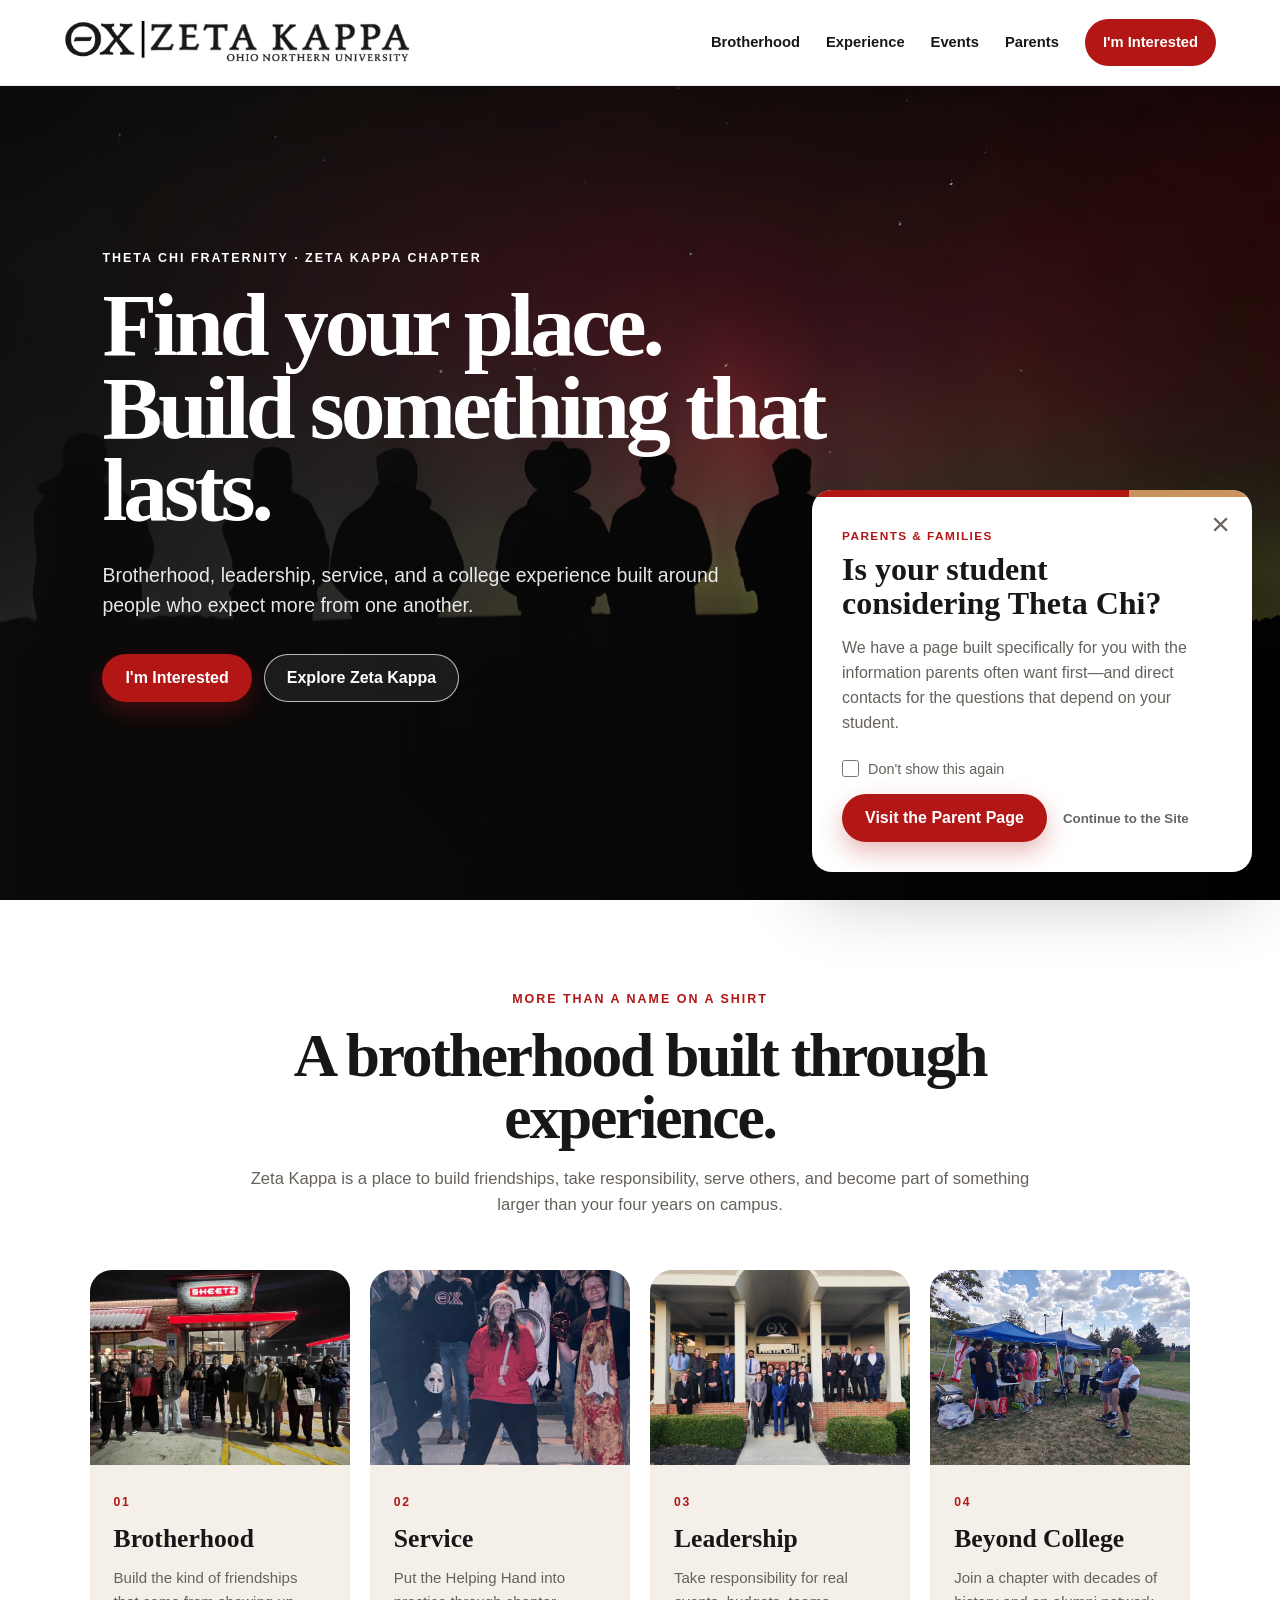
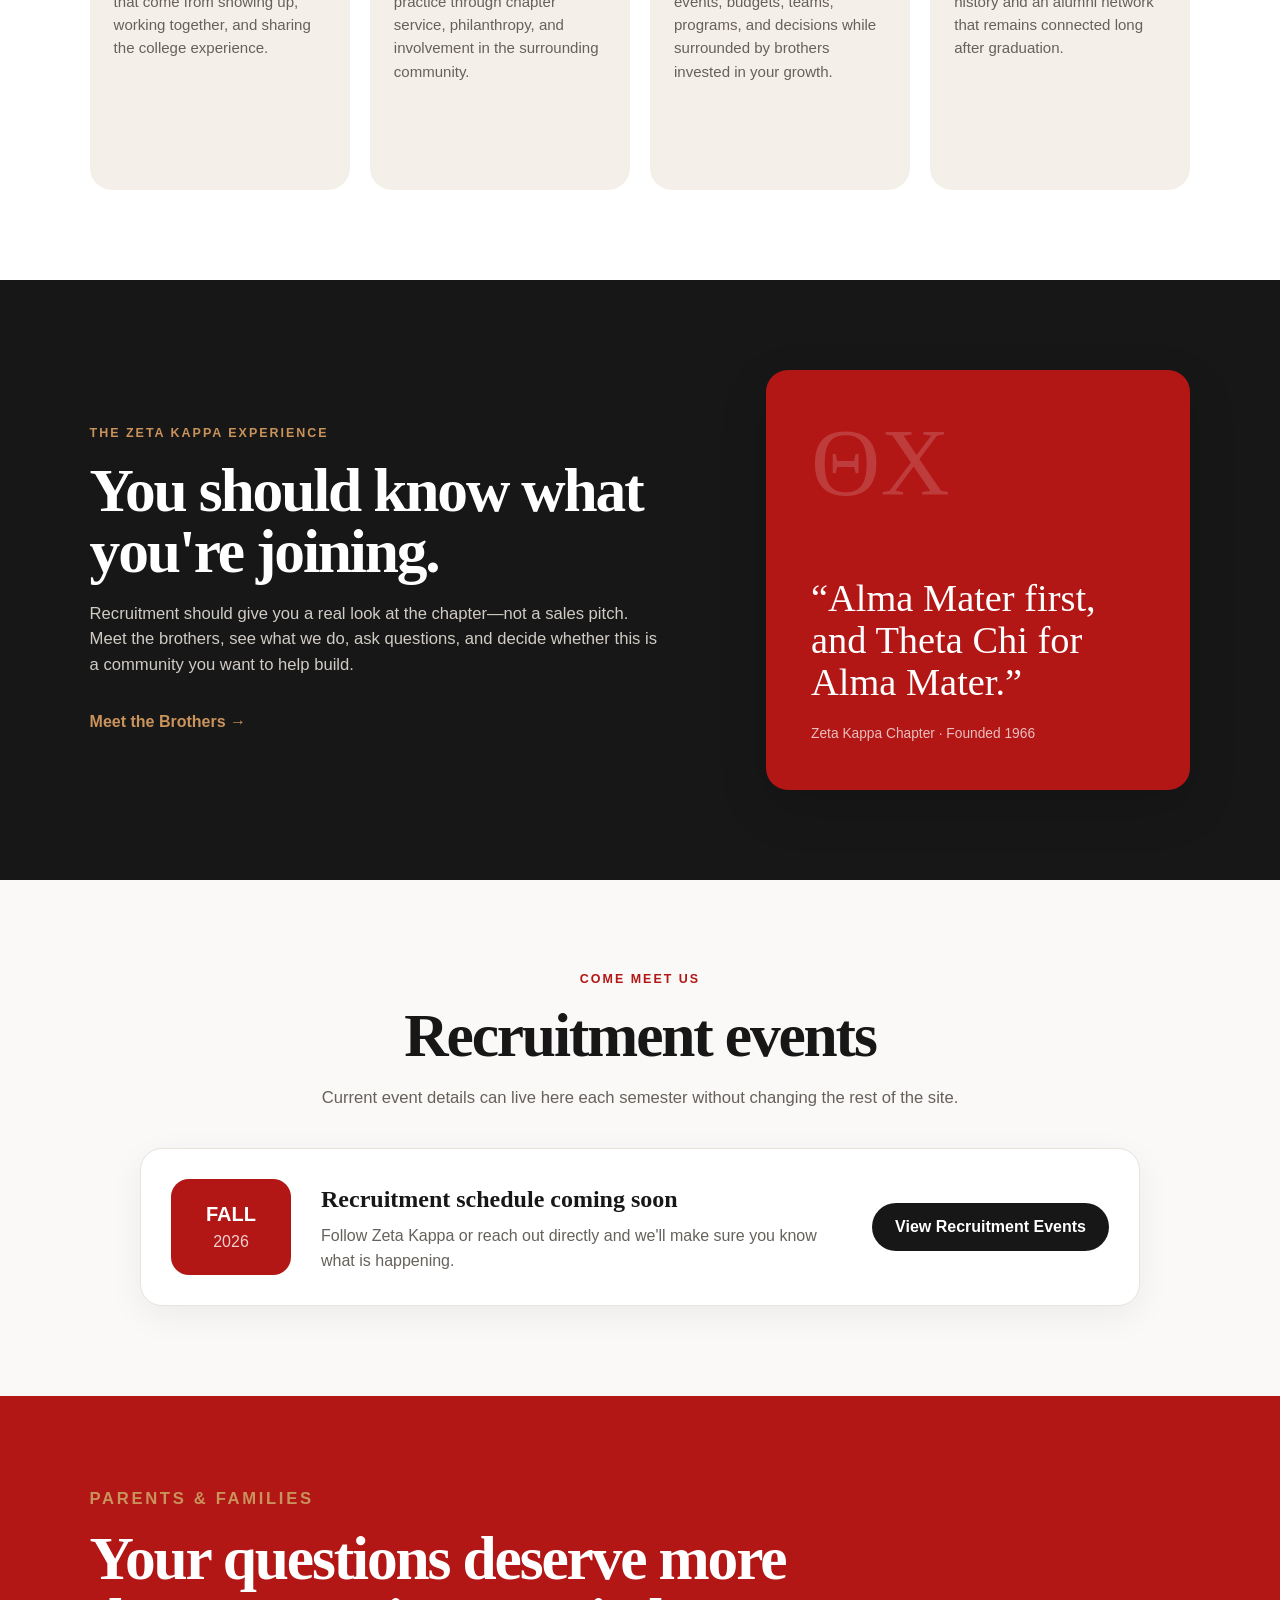
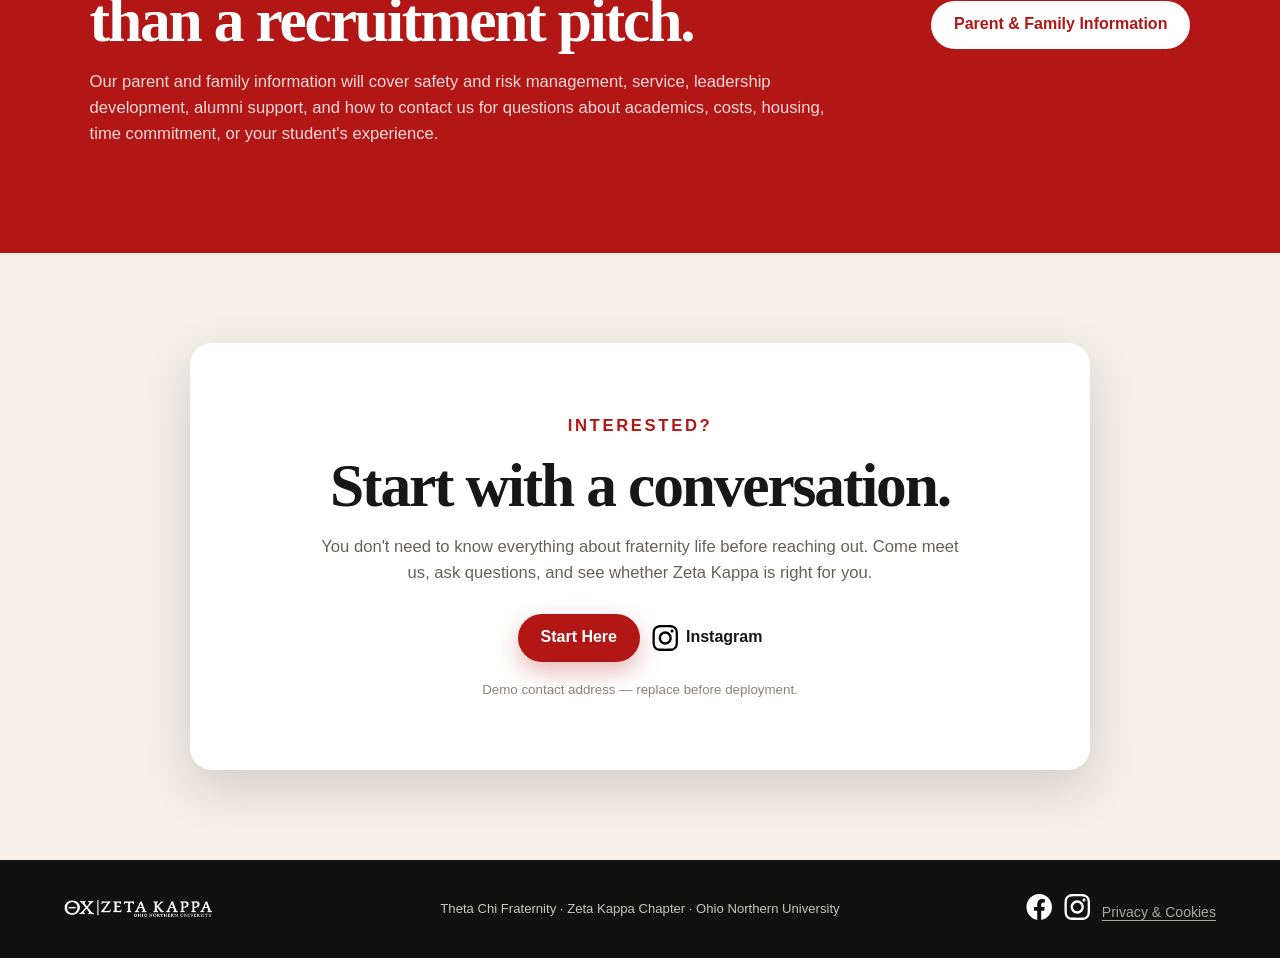
==== index.html @ 75a64de5 "Mobile Hamburger & pop-up preference - Added a hamburger for streamlined navigation on any screen sm" ====
<!DOCTYPE html>
<html lang="en">
<head>
  <link rel="icon" type="image/png" href="assets/img/ZKIcon.png">
  <meta charset="UTF-8" />
  <meta name="viewport" content="width=device-width, initial-scale=1.0" />
  <meta name="description" content="Theta Chi Zeta Kappa recruitment at Ohio Northern University." />
  <title>Theta Chi Zeta Kappa | Recruitment</title>
  <link rel="stylesheet" href="css/recruitment.css" />
</head>
<body>

  <header class="site-header">
    <a class="brand" href="index.html" aria-label="Theta Chi Zeta Kappa Recruitment Home">
      <img src="assets/img/mainlogo.png" alt="Theta Chi Zeta Kappa" />
    </a>
    <button class="menu-toggle" type="button" aria-label="Open navigation" aria-controls="site-nav" aria-expanded="false">
      <span></span>
      <span></span>
      <span></span>
    </button>

<nav class="site-nav" id="site-nav" aria-label="Primary navigation">
      <a href="about.html">Brotherhood</a>
      <a href="brothers.html">Experience</a>
      <a href="events.html">Events</a>
      <a href="parents.html">Parents</a>
      <a class="nav-cta" href="interest.html">I'm Interested</a>
    </nav>
  </header>

  <main>
    <section class="hero">
      <div class="hero-shade"></div>
      <div class="hero-content">
        <p class="eyebrow">Theta Chi Fraternity · Zeta Kappa Chapter</p>
        <h1>Find your place.<br />Build something that lasts.</h1>
        <p class="hero-copy">
          Brotherhood, leadership, service, and a college experience built around people who expect more from one another.
        </p>
        <div class="hero-actions">
          <a class="button button-primary" href="interest.html">I'm Interested</a>
          <a class="button button-secondary" href="about.html">Explore Zeta Kappa</a>
        </div>
      </div>
      <div class="hero-location">Ohio Northern University · Ada, Ohio</div>
    </section>

    <section class="intro section" id="brotherhood">
      <div class="section-heading">
        <p class="eyebrow red">More than a name on a shirt</p>
        <h2>A brotherhood built through experience.</h2>
        <p>
          Zeta Kappa is a place to build friendships, take responsibility, serve others, and become part of something larger than your four years on campus.
        </p>
      </div>

      <div class="feature-grid">
        <article class="feature-card">
          <img src="assets/img/Brotherhood_Fall_2025.jpg" alt="Zeta Kappa brothers together" />
          <div>
            <span>01</span>
            <h3>Brotherhood</h3>
            <p>Build the kind of friendships that come from showing up, working together, and sharing the college experience.</p>
          </div>
        </article>

        <article class="feature-card">
          <img src="assets/img/Service_Fall_2025.png" alt="Theta Chi service activity" />
          <div>
            <span>02</span>
            <h3>Service</h3>
            <p>Put the Helping Hand into practice through chapter service, philanthropy, and involvement in the surrounding community.</p>
          </div>
        </article>

        <article class="feature-card">
          <img src="assets/img/Fall_2025_Class.jpg" alt="Theta Chi members at Ohio Northern University" />
          <div>
            <span>03</span>
            <h3>Leadership</h3>
            <p>Take responsibility for real events, budgets, teams, programs, and decisions while surrounded by brothers invested in your growth.</p>
          </div>
        </article>

        <article class="feature-card">
          <img src="assets/img/Alumni_Fall_2025.jpg" alt="Zeta Kappa alumni and active members" />
          <div>
            <span>04</span>
            <h3>Beyond College</h3>
            <p>Join a chapter with decades of history and an alumni network that remains connected long after graduation.</p>
          </div>
        </article>
      </div>
    </section>

    <section class="experience section dark-section experience-soft-dark" id="experience">
      <div class="split">
        <div class="split-copy">
          <p class="eyebrow gold">The Zeta Kappa experience</p>
          <h2>You should know what you're joining.</h2>
          <p>
            Recruitment should give you a real look at the chapter—not a sales pitch. Meet the brothers, see what we do, ask questions, and decide whether this is a community you want to help build.
          </p>
          <a href="brothers.html" class="text-link">Meet the Brothers →</a>
        </div>
        <div class="quote-panel">
          <div class="greek-mark">ΘΧ</div>
          <p>“Alma Mater first, and Theta Chi for Alma Mater.”</p>
          <span>Zeta Kappa Chapter · Founded 1966</span>
        </div>
      </div>
    </section>

    <section class="events section" id="events">
      <div class="section-heading compact">
        <p class="eyebrow red">Come meet us</p>
        <h2>Recruitment events</h2>
        <p>Current event details can live here each semester without changing the rest of the site.</p>
      </div>
      <div class="event-shell">
        <div class="event-date">
          <strong>FALL</strong>
          <span>2026</span>
        </div>
        <div class="event-copy">
          <h3>Recruitment schedule coming soon</h3>
          <p>Follow Zeta Kappa or reach out directly and we'll make sure you know what is happening.</p>
        </div>
        <a class="button button-dark" href="events.html">View Recruitment Events</a>
      </div>
    </section>

    <section class="parents-preview section" id="parents">
      <div class="parents-inner">
        <div>
          <p class="eyebrow gold">Parents & families</p>
          <h2>Your questions deserve more than a recruitment pitch.</h2>
          <p>
            Our parent and family information will cover safety and risk management, service, leadership development, alumni support, and how to contact us for questions about academics, costs, housing, time commitment, or your student's experience.
          </p>
        </div>
        <a class="button button-light" href="parents.html">Parent & Family Information</a>
      </div>
    </section>

    <section class="interest section" id="interest">
      <div class="interest-card">
        <p class="eyebrow red">Interested?</p>
        <h2>Start with a conversation.</h2>
        <p>You don't need to know everything about fraternity life before reaching out. Come meet us, ask questions, and see whether Zeta Kappa is right for you.</p>
        <div class="interest-actions">
          <a class="button button-primary" href="interest.html">Start Here</a>
          <a class="social-link" href="https://www.instagram.com/thetachizk/" aria-label="Theta Chi Zeta Kappa on Instagram">
            <img src="assets/icons/path-20.svg" alt="" /> Instagram
          </a>
        </div>
        <small>Demo contact address — replace before deployment.</small>
      </div>
    </section>
  </main>

  <footer>
    <img src="assets/img/mainlogo.png" alt="Theta Chi Zeta Kappa" />
    <p>Theta Chi Fraternity · Zeta Kappa Chapter · Ohio Northern University</p>
    <div class="footer-socials">
      <a href="https://www.facebook.com/ThetaChiZK/" aria-label="Facebook"><img src="assets/icons/path-10.svg" alt="" /></a>
      <a href="https://www.instagram.com/thetachizk/" aria-label="Instagram"><img src="assets/icons/path-20.svg" alt="" /></a>
    
      <div class="footer-legal"><a href="privacy.html">Privacy &amp; Cookies</a></div></div>
  </footer>

  <aside class="parent-popout" id="parent-popout" aria-labelledby="parent-title">
    <button class="parent-close" type="button" aria-label="Close parent information prompt">×</button>
    <div class="parent-accent"></div>
    <div class="parent-content">
      <p class="parent-label">Parents & families</p>
      <h2 id="parent-title">Is your student considering Theta Chi?</h2>
      <p>
        We have a page built specifically for you with the information parents often want first—and direct contacts for the questions that depend on your student.
      </p>
      <label class="parent-preference">
        <input type="checkbox" id="parent-dont-show">
        <span>Don't show this again</span>
      </label>
      <div class="parent-actions">
        <a href="parents.html" class="button button-primary">Visit the Parent Page</a>
        <button class="not-now" type="button">Continue to the Site</button>
      </div>
    </div>
  </aside>

  <script src="js/recruitment.js"></script>
</body>
</html>
---- css/recruitment.css ----
@font-face {
  font-family: "RecruitmentDisplay";
  src: local("Georgia");
}

:root {
  --red: #b21615;
  --red-dark: #7f1110;
  --gold: #c9935b;
  --cream: #f4efe8;
  --ink: #171717;
  --muted: #66615b;
  --white: #ffffff;
  --shadow: 0 18px 50px rgba(0,0,0,.14);
  --radius: 22px;
}

* { box-sizing: border-box; }
html { scroll-behavior: smooth; }
body {
  margin: 0;
  font-family: Arial, Helvetica, sans-serif;
  color: var(--ink);
  background: #fff;
  line-height: 1.55;
}
img { max-width: 100%; display: block; }
a { color: inherit; text-decoration: none; }

.site-header {
  position: sticky;
  top: 0;
  z-index: 50;
  height: 86px;
  display: flex;
  align-items: center;
  gap: 32px;
  padding: 0 clamp(20px, 5vw, 76px);
  background: rgba(255,255,255,.96);
  backdrop-filter: blur(12px);
  border-bottom: 1px solid rgba(0,0,0,.08);
}
.brand { margin-right: auto; }
.brand img { width: 350px; height: auto; }

.site-nav {
  display: flex;
  align-items: center;
  gap: 26px;
  font-size: .92rem;
  font-weight: 700;
}
.site-nav > a:not(.nav-cta) {
  position: relative;
  padding: 12px 0;
}
.site-nav > a:not(.nav-cta)::after {
  content: "";
  position: absolute;
  left: 0; right: 100%; bottom: 7px;
  height: 2px;
  background: var(--red);
  transition: right .2s ease;
}
.site-nav > a:hover::after { right: 0; }
.nav-cta {
  background: var(--red);
  color: #fff;
  padding: 12px 18px;
  border-radius: 999px;
}
.menu-toggle {
  display: none;
  width: 46px;
  height: 46px;
  border: 0;
  background: transparent;
  padding: 10px;
  border-radius: 12px;
  cursor: pointer;
  position: relative;
  z-index: 70;
}
.menu-toggle span {
  display: block;
  width: 24px;
  height: 3px;
  background: var(--red);
  margin: 4px auto;
  border-radius: 4px;
  transform-origin: center;
  transition: transform .2s ease, opacity .2s ease;
}
.menu-toggle.open span:nth-child(1) {
  transform: translateY(7px) rotate(45deg);
}
.menu-toggle.open span:nth-child(2) {
  opacity: 0;
}
.menu-toggle.open span:nth-child(3) {
  transform: translateY(-7px) rotate(-45deg);
}

.hero {
  position: relative;
  min-height: calc(100vh - 86px);
  display: flex;
  align-items: center;
  color: white;
  background:
    url("../assets/img/Theta Chi Fall 2025 Header.jpg") center 44% / cover no-repeat;
  overflow: hidden;
}
.hero-shade {
  position: absolute; inset: 0;
  background: linear-gradient(90deg, rgba(13,13,13,.78) 0%, rgba(13,13,13,.52) 48%, rgba(13,13,13,.16) 100%);
}
.hero-content {
  position: relative;
  z-index: 2;
  width: min(760px, 86vw);
  margin-left: clamp(24px, 8vw, 125px);
  padding: 85px 0 120px;
}
.eyebrow {
  margin: 0 0 16px;
  text-transform: uppercase;
  letter-spacing: .16em;
  font-size: .78rem;
  font-weight: 800;
}
.eyebrow.red { color: var(--red); }
.eyebrow.gold { color: var(--gold); }
.hero h1,
.section h2,
.parent-popout h2 {
  font-family: Georgia, "Times New Roman", serif;
}
.hero h1 {
  max-width: 780px;
  margin: 0;
  font-size: clamp(3rem, 7vw, 6.6rem);
  line-height: .92;
  letter-spacing: -.045em;
  font-weight: 700;
}
.hero-copy {
  max-width: 650px;
  margin: 28px 0 34px;
  font-size: clamp(1rem, 2vw, 1.22rem);
  color: rgba(255,255,255,.9);
}
.hero-actions, .interest-actions, .parent-actions {
  display: flex; flex-wrap: wrap; gap: 12px; align-items: center;
}
.button {
  display: inline-flex;
  justify-content: center;
  align-items: center;
  min-height: 48px;
  padding: 0 22px;
  border-radius: 999px;
  font-weight: 800;
  border: 1px solid transparent;
  transition: transform .18s ease, box-shadow .18s ease, background .18s ease;
}
.button:hover { transform: translateY(-2px); }
.button-primary { background: var(--red); color: #fff; box-shadow: 0 10px 24px rgba(178,22,21,.3); }
.button-primary:hover { background: var(--red-dark); }
.button-secondary { border-color: rgba(255,255,255,.7); color: #fff; background: rgba(255,255,255,.08); }
.button-secondary:hover { background: rgba(255,255,255,.16); }
.button-dark { background: var(--ink); color: white; }
.button-light { background: white; color: var(--red); }
.hero-location {
  position: absolute;
  z-index: 2;
  right: clamp(20px, 5vw, 76px);
  bottom: 28px;
  font-size: .76rem;
  letter-spacing: .12em;
  text-transform: uppercase;
  opacity: .8;
}

.section { padding: 90px clamp(20px, 7vw, 110px); }
.section-heading {
  max-width: 780px;
  margin: 0 auto 52px;
  text-align: center;
}
.section-heading.compact { margin-bottom: 38px; }
.section-heading h2, .split h2, .parents-inner h2, .interest-card h2 {
  margin: 0 0 18px;
  font-size: clamp(2.2rem, 4.8vw, 4.2rem);
  line-height: 1;
  letter-spacing: -.035em;
}
.section-heading p:last-child, .split-copy > p:last-of-type, .parents-inner p, .interest-card > p {
  color: var(--muted);
  font-size: 1.04rem;
}

.feature-grid {
  display: grid;
  grid-template-columns: repeat(4, 1fr);
  gap: 20px;
}
.feature-card {
  overflow: hidden;
  border-radius: var(--radius);
  background: var(--cream);
  min-height: 520px;
  display: flex;
  flex-direction: column;
}
.feature-card img {
  width: 100%;
  aspect-ratio: 4 / 3;
  object-fit: cover;
}
.feature-card > div { padding: 24px; }
.feature-card span {
  display: inline-block;
  color: var(--red);
  font-size: .76rem;
  font-weight: 800;
  letter-spacing: .14em;
}
.feature-card h3 { margin: 5px 0 8px; font-family: Georgia, serif; font-size: 1.6rem; }
.feature-card p { margin: 0; color: var(--muted); font-size: .94rem; }

.dark-section { background: #171717; color: white; }
.split {
  width: min(1200px, 100%);
  margin: auto;
  display: grid;
  grid-template-columns: 1.15fr .85fr;
  gap: clamp(40px, 8vw, 110px);
  align-items: center;
}
.dark-section .split-copy > p:last-of-type { color: #d0cbc5; }
.text-link { display: inline-block; margin-top: 16px; color: var(--gold); font-weight: 800; }
.quote-panel {
  min-height: 420px;
  background: var(--red);
  border-radius: var(--radius);
  padding: 45px;
  display: flex;
  flex-direction: column;
  justify-content: flex-end;
  box-shadow: var(--shadow);
}
.greek-mark { font-family: Georgia, serif; font-size: 6rem; opacity: .16; line-height: 1; }
.quote-panel p { font-family: Georgia, serif; font-size: clamp(1.7rem, 3vw, 2.6rem); line-height: 1.1; margin: auto 0 20px; }
.quote-panel span { color: rgba(255,255,255,.72); font-size: .86rem; }

.events { background: #faf9f7; }
.event-shell {
  width: min(1000px, 100%);
  margin: auto;
  display: grid;
  grid-template-columns: 120px 1fr auto;
  gap: 30px;
  align-items: center;
  padding: 30px;
  border-radius: var(--radius);
  background: white;
  border: 1px solid #e8e3dc;
  box-shadow: 0 10px 35px rgba(0,0,0,.06);
}
.event-date {
  height: 96px;
  border-radius: 18px;
  display: flex; flex-direction: column; justify-content: center; align-items: center;
  background: var(--red); color: white;
}
.event-date strong { font-size: 1.25rem; }
.event-date span { opacity: .8; }
.event-copy h3 { margin: 0 0 6px; font-family: Georgia, serif; font-size: 1.5rem; }
.event-copy p { margin: 0; color: var(--muted); }

.parents-preview { background: var(--red); color: white; }
.parents-inner {
  width: min(1120px, 100%);
  margin: auto;
  display: grid;
  grid-template-columns: 1fr auto;
  gap: 50px;
  align-items: center;
}
.parents-inner p { max-width: 770px; color: rgba(255,255,255,.84); }

.interest { background: var(--cream); }
.interest-card {
  width: min(900px, 100%);
  margin: auto;
  text-align: center;
  padding: clamp(35px, 6vw, 70px);
  background: white;
  border-radius: var(--radius);
  box-shadow: var(--shadow);
}
.interest-card > p { max-width: 650px; margin-left: auto; margin-right: auto; }
.interest-actions { justify-content: center; margin-top: 28px; }
.social-link { display: inline-flex; align-items: center; gap: 8px; font-weight: 800; }
.social-link img { width: 26px; filter: brightness(0); }
.interest-card small { display: block; margin-top: 18px; color: #89837c; }

footer {
  display: grid;
  grid-template-columns: 1fr auto 1fr;
  align-items: center;
  gap: 20px;
  padding: 34px clamp(20px, 5vw, 76px);
  background: #111;
  color: #c9c5bf;
  font-size: .82rem;
}
footer > img { width: 150px; filter: brightness(0) invert(1); }
footer p { margin: 0; text-align: center; }
.footer-socials { justify-self: end; display: flex; gap: 12px; }
.footer-socials img { width: 26px; filter: brightness(0) invert(1); }

.parent-popout {
  position: fixed;
  z-index: 100;
  right: 28px;
  bottom: 28px;
  width: min(440px, calc(100vw - 32px));
  overflow: hidden;
  background: white;
  border-radius: 20px;
  box-shadow: 0 24px 75px rgba(0,0,0,.24);
  transform: translateY(24px);
  opacity: 0;
  pointer-events: none;
  transition: opacity .28s ease, transform .28s ease;
}
.parent-popout.visible {
  opacity: 1;
  transform: translateY(0);
  pointer-events: auto;
}
.parent-accent { height: 7px; background: linear-gradient(90deg, var(--red) 0 72%, var(--gold) 72%); }
.parent-content { padding: 30px; }
.parent-label {
  color: var(--red);
  text-transform: uppercase;
  letter-spacing: .12em;
  font-size: .74rem;
  font-weight: 900;
  margin: 0 0 8px;
}
.parent-popout h2 { margin: 0 35px 12px 0; font-size: 2rem; line-height: 1.05; }
.parent-popout p:not(.parent-label) { color: var(--muted); margin-bottom: 22px; }
.parent-close {
  position: absolute;
  z-index: 2;
  top: 17px; right: 16px;
  border: 0; background: none;
  font-size: 2rem; line-height: 1;
  color: #6b655f; cursor: pointer;
}
.not-now {
  border: 0; background: none;
  padding: 10px 4px;
  font-weight: 700;
  color: #666;
  cursor: pointer;
}

@media (max-width: 1000px) {
  .feature-grid { grid-template-columns: repeat(2, 1fr); }
  .split { grid-template-columns: 1fr; }
  .quote-panel { min-height: 330px; }
  .parents-inner { grid-template-columns: 1fr; gap: 20px; }
}
@media (max-width: 800px) {
  .site-header {
    height: 72px;
    padding: 0 18px;
    gap: 14px;
  }

  .brand img {
    width: min(235px, 64vw);
  }

  .menu-toggle {
    display: block;
    margin-left: auto;
  }

  .menu-toggle:hover,
  .menu-toggle:focus-visible {
    background: rgba(178, 22, 21, .08);
    outline: none;
  }

  .site-nav {
    display: flex;
    visibility: hidden;
    opacity: 0;
    pointer-events: none;
    position: fixed;
    top: 72px;
    left: 0;
    right: 0;
    z-index: 60;
    flex-direction: column;
    align-items: stretch;
    gap: 0;
    padding: 12px 20px 24px;
    background: rgba(255,255,255,.985);
    border-bottom: 1px solid rgba(0,0,0,.1);
    box-shadow: 0 20px 35px rgba(0,0,0,.14);
    transform: translateY(-12px);
    transition: opacity .18s ease, transform .18s ease, visibility .18s ease;
  }

  .site-nav.open {
    visibility: visible;
    opacity: 1;
    pointer-events: auto;
    transform: translateY(0);
  }

  .site-nav > a:not(.nav-cta) {
    padding: 15px 4px;
    border-bottom: 1px solid rgba(0,0,0,.08);
    font-size: 1rem;
  }

  .site-nav > a:not(.nav-cta)::after {
    display: none;
  }

  .site-nav .nav-cta {
    display: flex;
    min-height: 50px;
    align-items: center;
    justify-content: center;
    margin-top: 16px;
    border-radius: 14px;
    font-size: 1rem;
  }

  body.mobile-nav-open {
    overflow: hidden;
  }

  body.mobile-nav-open::after {
    content: "";
    position: fixed;
    inset: 72px 0 0;
    z-index: 55;
    background: rgba(0,0,0,.34);
    backdrop-filter: blur(2px);
  }

  .hero {
    min-height: calc(100svh - 72px);
    background-position: 60% center;
  }

  .hero-shade {
    background: linear-gradient(90deg, rgba(13,13,13,.78), rgba(13,13,13,.42));
  }

  .hero-content {
    margin-left: 24px;
    padding: 65px 0 100px;
  }

  .hero-location {
    left: 24px;
    right: auto;
  }

  .event-shell {
    grid-template-columns: 90px 1fr;
  }

  .event-shell .button {
    grid-column: 1 / -1;
  }

  footer {
    grid-template-columns: 1fr;
    justify-items: center;
  }

  .footer-socials {
    justify-self: center;
  }
}
@media (max-width: 560px) {
  .section { padding: 68px 18px; }
  .feature-grid { grid-template-columns: 1fr; }
  .feature-card { min-height: 0; }
  .hero h1 { font-size: clamp(3rem, 15vw, 5rem); }
  .hero-actions .button { width: 100%; }
  .event-shell { grid-template-columns: 1fr; text-align: center; }
  .event-date { width: 100%; height: 76px; }
  .parent-popout { right: 16px; bottom: 16px; }
  .parent-actions .button { width: 100%; }
  .not-now { width: 100%; }
}


/* ===== Shared subpage system ===== */
.subpage-hero {
  min-height: 46vh;
  display: flex;
  align-items: flex-end;
  position: relative;
  overflow: hidden;
  padding: 80px clamp(20px, 7vw, 110px);
  color: #fff;
  background: #171717;
}
.subpage-hero::after {
  content: "";
  position: absolute;
  inset: 0;
  background: linear-gradient(90deg, rgba(0,0,0,.76), rgba(0,0,0,.18));
}
.subpage-hero > div {
  position: relative;
  z-index: 2;
  width: min(820px, 100%);
}
.subpage-hero h1 {
  margin: 0 0 16px;
  font-family: Georgia, "Times New Roman", serif;
  font-size: clamp(3rem, 7vw, 6rem);
  line-height: .95;
  letter-spacing: -.045em;
}
.subpage-hero p:last-child {
  max-width: 700px;
  margin: 0;
  font-size: 1.1rem;
  color: rgba(255,255,255,.86);
}

.placeholder-page {
  min-height: 52vh;
  display: grid;
  place-items: center;
  padding: 90px 20px;
  background: var(--cream);
}
.placeholder-card {
  width: min(760px, 100%);
  background: #fff;
  border-radius: var(--radius);
  padding: clamp(34px, 6vw, 68px);
  box-shadow: var(--shadow);
  text-align: center;
}
.placeholder-card h2 {
  margin: 0 0 14px;
  font-family: Georgia, serif;
  font-size: clamp(2.2rem, 5vw, 4rem);
}
.placeholder-card p { color: var(--muted); }

/* ===== About Us: scrapbook story ===== */
.about-hero {
  background:
    linear-gradient(90deg, rgba(0,0,0,.2), rgba(0,0,0,.05)),
    url("../assets/img/Theta Chi Fall 2025 Header.jpg") center 42% / cover no-repeat;
}
.scrapbook {
  position: relative;
  overflow: hidden;
  background:
    radial-gradient(circle at 20% 10%, rgba(201,147,91,.10), transparent 23%),
    radial-gradient(circle at 83% 42%, rgba(178,22,21,.06), transparent 26%),
    #f5f0e8;
}
.scrapbook::before {
  content: "";
  position: absolute;
  inset: 0;
  pointer-events: none;
  opacity: .25;
  background-image:
    linear-gradient(rgba(120,95,70,.07) 1px, transparent 1px),
    linear-gradient(90deg, rgba(120,95,70,.05) 1px, transparent 1px);
  background-size: 42px 42px;
}
.story-intro {
  position: relative;
  z-index: 1;
  max-width: 820px;
  margin: 0 auto;
  padding: 82px 20px 34px;
  text-align: center;
}
.story-intro h2 {
  margin: 0 0 18px;
  font-family: Georgia, serif;
  font-size: clamp(2.4rem, 5vw, 4.6rem);
  line-height: 1;
  letter-spacing: -.035em;
}
.story-intro p { color: var(--muted); font-size: 1.05rem; }

.story-row {
  position: relative;
  z-index: 1;
  width: min(1180px, calc(100% - 40px));
  margin: 0 auto;
  padding: 74px 0;
  display: grid;
  grid-template-columns: minmax(0, .95fr) minmax(0, 1.05fr);
  gap: clamp(44px, 8vw, 110px);
  align-items: center;
}
.story-row.reverse .story-photo { order: 2; }
.story-row.reverse .story-copy { order: 1; }

.story-copy .story-number {
  display: inline-block;
  margin-bottom: 10px;
  color: var(--red);
  font-size: .76rem;
  font-weight: 900;
  letter-spacing: .17em;
}
.story-copy h2 {
  margin: 0 0 18px;
  font-family: Georgia, serif;
  font-size: clamp(2.5rem, 5vw, 4.7rem);
  line-height: .98;
  letter-spacing: -.04em;
}
.story-copy p {
  margin: 0 0 18px;
  color: #514c47;
  font-size: 1.04rem;
}
.story-copy .story-note {
  display: inline-block;
  margin-top: 4px;
  padding: 8px 12px;
  background: rgba(201,147,91,.14);
  border-left: 3px solid var(--gold);
  color: #65584b;
  font-size: .88rem;
}

.story-photo {
  position: relative;
  width: min(100%, 510px);
  justify-self: center;
  padding: 12px 12px 54px;
  background: white;
  box-shadow: 0 24px 55px rgba(55,39,28,.23);
  transform: rotate(-2deg);
}
.story-row.reverse .story-photo { transform: rotate(2.2deg); }
.story-row:nth-of-type(odd) .story-photo { transform: rotate(-1.3deg); }
.story-photo img {
  width: 100%;
  aspect-ratio: 4 / 3;
  object-fit: cover;
}
.story-photo::after {
  content: "";
  position: absolute;
  left: 12px;
  right: 12px;
  top: 12px;
  height: 44%;
  pointer-events: none;
  background: linear-gradient(120deg, rgba(255,255,255,.28), rgba(255,255,255,0) 42%);
  mix-blend-mode: screen;
}
.story-caption {
  position: absolute;
  left: 20px;
  right: 20px;
  bottom: 16px;
  font-family: "Segoe Print", "Bradley Hand", cursive;
  color: #4d4742;
  font-size: .92rem;
  text-align: center;
}
.story-divider {
  position: relative;
  z-index: 1;
  width: min(960px, calc(100% - 60px));
  height: 1px;
  margin: 0 auto;
  background: linear-gradient(90deg, transparent, rgba(75,60,48,.22), transparent);
}
.about-finish {
  position: relative;
  z-index: 1;
  padding: 80px 20px 100px;
  text-align: center;
}
.about-finish > div {
  width: min(820px, 100%);
  margin: auto;
  padding: clamp(36px, 6vw, 64px);
  background: #171717;
  color: white;
  border-radius: var(--radius);
  box-shadow: var(--shadow);
}
.about-finish h2 {
  margin: 0 0 14px;
  font-family: Georgia, serif;
  font-size: clamp(2.2rem, 5vw, 4rem);
}
.about-finish p { color: #cec8c1; }

@media (max-width: 800px) {
  .story-row,
  .story-row.reverse {
    grid-template-columns: 1fr;
    gap: 34px;
    padding: 55px 0;
  }
  .story-row.reverse .story-photo,
  .story-row.reverse .story-copy { order: initial; }
  .story-photo,
  .story-row.reverse .story-photo,
  .story-row:nth-of-type(odd) .story-photo { transform: rotate(-1deg); }
}
\n\n

/* ===== v4: restrained translucent Experience treatment ===== */
.experience-soft-dark {
  background:
    linear-gradient(rgba(0,0,0,.72), rgba(0,0,0,.72)),
    #3f3a36;
  backdrop-filter: blur(3px);
  -webkit-backdrop-filter: blur(3px);
}

/* ===== About-page closing collage =====
   Larger, looser one-line scrapbook layout: photos look like they were tossed
   across a table and partially organized around the translucent CTA panel. */
.about-finish {
  position: relative;
  z-index: 1;
  min-height: 760px;
  padding: 120px 20px 135px;
  display: grid;
  place-items: center;
  overflow: hidden;
}

.about-finish-collage {
  position: absolute;
  left: 50%;
  top: 50%;
  width: min(1320px, calc(100% - 10px));
  height: 600px;
  transform: translate(-50%, -50%);
  pointer-events: none;
}

/* Larger photos, with a mix of landscape and portrait proportions */
.finish-polaroid {
  position: absolute;
  margin: 0;
  padding: 10px 10px 42px;
  background: #fff;
  box-shadow: 0 24px 50px rgba(57, 43, 31, .34);
  transform-origin: center center;
}

.finish-polaroid img {
  display: block;
  width: 100%;
  height: 100%;
  object-fit: cover;
}

.finish-polaroid::after {
  content: "";
  position: absolute;
  left: 10px;
  right: 10px;
  top: 10px;
  height: 42%;
  pointer-events: none;
  background: linear-gradient(
    125deg,
    rgba(255,255,255,.34),
    rgba(255,255,255,.08) 35%,
    transparent 60%
  );
}

/* A single loose row, intentionally irregular.
   Two are portrait-ish, three are broader landscape cards. */
.finish-polaroid.fp1 {
  width: clamp(230px, 24vw, 355px);
  height: clamp(315px, 31vw, 450px);
  left: -1%;
  top: 13%;
  transform: rotate(-12deg);
  z-index: 1;
}

.finish-polaroid.fp2 {
  width: clamp(290px, 28vw, 405px);
  height: clamp(235px, 22vw, 315px);
  left: 17%;
  top: 6%;
  transform: rotate(6deg);
  z-index: 2;
}

.finish-polaroid.fp3 {
  width: clamp(240px, 23vw, 340px);
  height: clamp(330px, 32vw, 455px);
  left: 40%;
  top: 2%;
  transform: rotate(-5deg);
  z-index: 1;
}

.finish-polaroid.fp4 {
  width: clamp(300px, 29vw, 420px);
  height: clamp(240px, 23vw, 325px);
  right: 14%;
  top: 8%;
  transform: rotate(9deg);
  z-index: 2;
}

.finish-polaroid.fp5 {
  width: clamp(240px, 23vw, 350px);
  height: clamp(325px, 31vw, 445px);
  right: -1%;
  top: 14%;
  transform: rotate(-10deg);
  z-index: 1;
}

/* The glass panel sits over only the middle slices of the photos.
   Large portions stay visible above/below/around it. */
.about-finish-panel {
  position: relative;
  z-index: 5;
  width: min(760px, calc(100% - 34px));
  margin: auto;
  padding: clamp(38px, 6vw, 66px);
  text-align: center;
  color: #fff;
  background: rgba(0, 0, 0, .64);
  border: 1px solid rgba(255,255,255,.15);
  border-radius: var(--radius);
  box-shadow: 0 24px 70px rgba(0,0,0,.29);
  backdrop-filter: blur(5px);
  -webkit-backdrop-filter: blur(5px);
}

.about-finish-panel h2 {
  margin: 0 0 14px;
  font-family: Georgia, serif;
  font-size: clamp(2.2rem, 5vw, 4rem);
}

.about-finish-panel p {
  color: rgba(255,255,255,.84);
}

/* Cancel older generic direct-child styling. */
.about-finish > div {
  width: initial;
  margin: initial;
  padding: initial;
  background: transparent;
  color: inherit;
  border-radius: initial;
  box-shadow: none;
}

.about-finish > .about-finish-panel {
  width: min(760px, calc(100% - 34px));
  margin: auto;
  padding: clamp(38px, 6vw, 66px);
  background: rgba(0, 0, 0, .64);
  color: #fff;
  border-radius: var(--radius);
  box-shadow: 0 24px 70px rgba(0,0,0,.29);
}

@media (max-width: 1000px) {
  .about-finish {
    min-height: 720px;
  }

  .about-finish-collage {
    width: 1120px;
    max-width: none;
    height: 570px;
  }
}

@media (max-width: 800px) {
  .about-finish {
    min-height: 760px;
    padding: 110px 12px 120px;
  }

  .about-finish-collage {
    width: 900px;
    max-width: none;
    height: 590px;
  }

  .finish-polaroid.fp1 {
    width: 205px;
    height: 285px;
    left: 4%;
    top: 14%;
  }

  .finish-polaroid.fp2 {
    width: 255px;
    height: 205px;
    left: 20%;
    top: 8%;
  }

  .finish-polaroid.fp3 {
    width: 210px;
    height: 300px;
    left: 42%;
    top: 3%;
  }

  .finish-polaroid.fp4 {
    width: 260px;
    height: 210px;
    right: 17%;
    top: 11%;
  }

  .finish-polaroid.fp5 {
    width: 210px;
    height: 295px;
    right: 4%;
    top: 15%;
  }

  .about-finish > .about-finish-panel {
    width: min(92%, 650px);
    padding: 34px 24px;
    background: rgba(0,0,0,.67);
  }
}



/* ===== v6: extra-wide scrapbook spread =====
   Nine placeholder prints intentionally run beyond the central glass panel.
   Some source images are duplicated until final recruitment photography is added. */
.about-finish {
  min-height: 790px;
  padding-top: 125px;
  padding-bottom: 145px;
}

.about-finish-collage {
  width: min(1720px, 118vw);
  max-width: none;
  height: 625px;
  overflow: visible;
}

/* Override v5 positions: broad, imperfect tabletop line */
.finish-polaroid.fp1 {
  width: 300px; height: 405px;
  left: 0%; top: 14%;
  transform: rotate(-13deg);
  z-index: 1;
}
.finish-polaroid.fp2 {
  width: 345px; height: 265px;
  left: 10%; top: 4%;
  transform: rotate(7deg);
  z-index: 2;
}
.finish-polaroid.fp3 {
  width: 270px; height: 390px;
  left: 23%; top: 17%;
  transform: rotate(-5deg);
  z-index: 1;
}
.finish-polaroid.fp4 {
  width: 355px; height: 275px;
  left: 34%; top: 2%;
  transform: rotate(10deg);
  z-index: 2;
}
.finish-polaroid.fp5 {
  width: 285px; height: 410px;
  left: 45%; top: 12%;
  transform: rotate(-7deg);
  z-index: 1;
}
.finish-polaroid.fp6 {
  width: 350px; height: 270px;
  left: 56%; top: 3%;
  transform: rotate(5deg);
  z-index: 2;
}
.finish-polaroid.fp7 {
  width: 275px; height: 395px;
  left: 68%; top: 15%;
  transform: rotate(-10deg);
  z-index: 1;
}
.finish-polaroid.fp8 {
  width: 350px; height: 268px;
  left: 78%; top: 5%;
  transform: rotate(8deg);
  z-index: 2;
}
.finish-polaroid.fp9 {
  width: 285px; height: 405px;
  right: -1%; top: 13%;
  transform: rotate(-12deg);
  z-index: 1;
}

/* Keep the CTA narrower than the photograph field so the pictures visibly
   continue well past both sides of it. */
.about-finish > .about-finish-panel {
  width: min(700px, calc(100% - 42px));
  background: rgba(0,0,0,.63);
}

@media (max-width: 1100px) {
  .about-finish-collage {
    width: 1450px;
  }
}

@media (max-width: 800px) {
  .about-finish {
    min-height: 780px;
    overflow: hidden;
  }

  .about-finish-collage {
    width: 1180px;
    height: 600px;
  }

  .finish-polaroid.fp1 { width: 210px; height: 290px; left: 1%; top: 15%; }
  .finish-polaroid.fp2 { width: 245px; height: 190px; left: 12%; top: 6%; }
  .finish-polaroid.fp3 { width: 195px; height: 285px; left: 24%; top: 17%; }
  .finish-polaroid.fp4 { width: 250px; height: 195px; left: 35%; top: 4%; }
  .finish-polaroid.fp5 { width: 205px; height: 300px; left: 46%; top: 13%; }
  .finish-polaroid.fp6 { width: 250px; height: 195px; left: 57%; top: 4%; }
  .finish-polaroid.fp7 { width: 200px; height: 290px; left: 69%; top: 16%; }
  .finish-polaroid.fp8 { width: 245px; height: 190px; left: 79%; top: 6%; }
  .finish-polaroid.fp9 { width: 205px; height: 295px; right: 0%; top: 14%; }

  .about-finish > .about-finish-panel {
    width: min(88%, 620px);
  }
}


/* ===== v7: edge-intersection scrapbook geometry =====
   Intent: the black glass panel is NOT the container for the photos.
   Six prints only intrude under its perimeter by roughly half their width/height,
   while three more prints live outside the panel and are partially blocked by
   neighboring photographs. */
.about-finish {
  min-height: 850px;
  padding: 130px 20px 150px;
}

.about-finish-collage {
  width: min(1500px, 100vw);
  height: 700px;
  overflow: visible;
}

/* Make the panel a little more compact so its edges are clearly visible. */
.about-finish > .about-finish-panel {
  width: min(680px, calc(100% - 44px));
  min-height: 310px;
  padding: clamp(36px, 5vw, 58px);
  background: rgba(0,0,0,.64);
}

/* LEFT SIDE:
   fp2 and fp3 cross the left edge of the black panel.
   fp1 sits farther out and is partly covered by fp2. */
.finish-polaroid.fp1 {
  width: 275px; height: 380px;
  left: 1%; top: 22%;
  transform: rotate(-13deg);
  z-index: 1;
}
.finish-polaroid.fp2 {
  width: 330px; height: 255px;
  left: 15%; top: 8%;
  transform: rotate(8deg);
  z-index: 2;
}
.finish-polaroid.fp3 {
  width: 255px; height: 365px;
  left: calc(50% - 455px);
  top: 29%;
  transform: rotate(-6deg);
  z-index: 2;
}

/* TOP / BOTTOM:
   These cross only the upper or lower edge of the glass panel rather than
   disappearing behind its center. */
.finish-polaroid.fp4 {
  width: 340px; height: 255px;
  left: calc(50% - 255px);
  top: 1%;
  transform: rotate(7deg);
  z-index: 2;
}
.finish-polaroid.fp5 {
  width: 265px; height: 385px;
  left: calc(50% - 135px);
  bottom: -1%;
  top: auto;
  transform: rotate(-5deg);
  z-index: 2;
}
.finish-polaroid.fp6 {
  width: 335px; height: 250px;
  left: calc(50% + 55px);
  top: 3%;
  transform: rotate(10deg);
  z-index: 2;
}

/* RIGHT SIDE:
   fp7 and fp8 cross the right edge.
   fp9 is an outer loose print, partially covered by fp8. */
.finish-polaroid.fp7 {
  width: 255px; height: 370px;
  left: calc(50% + 205px);
  top: 30%;
  transform: rotate(6deg);
  z-index: 2;
}
.finish-polaroid.fp8 {
  width: 330px; height: 255px;
  right: 15%;
  left: auto;
  top: 9%;
  transform: rotate(-8deg);
  z-index: 2;
}
.finish-polaroid.fp9 {
  width: 275px; height: 380px;
  right: 1%;
  left: auto;
  top: 22%;
  transform: rotate(12deg);
  z-index: 1;
}

/* The panel remains above every print, but because the photos only cross its
   perimeter, roughly half of each intersecting print remains plainly visible. */
.about-finish-panel {
  z-index: 6;
}

@media (max-width: 1050px) {
  .about-finish-collage {
    width: 1100px;
    max-width: none;
  }
}

@media (max-width: 800px) {
  .about-finish {
    min-height: 820px;
    padding: 120px 10px 135px;
  }

  .about-finish-collage {
    width: 930px;
    height: 660px;
  }

  .about-finish > .about-finish-panel {
    width: min(82%, 560px);
    min-height: 300px;
  }

  .finish-polaroid.fp1 { width: 185px; height: 255px; left: 2%; top: 25%; }
  .finish-polaroid.fp2 { width: 220px; height: 170px; left: 15%; top: 10%; }
  .finish-polaroid.fp3 { width: 175px; height: 250px; left: calc(50% - 315px); top: 32%; }
  .finish-polaroid.fp4 { width: 225px; height: 170px; left: calc(50% - 180px); top: 4%; }
  .finish-polaroid.fp5 { width: 180px; height: 260px; left: calc(50% - 90px); bottom: 1%; }
  .finish-polaroid.fp6 { width: 225px; height: 170px; left: calc(50% + 35px); top: 5%; }
  .finish-polaroid.fp7 { width: 175px; height: 250px; left: calc(50% + 140px); top: 32%; }
  .finish-polaroid.fp8 { width: 220px; height: 170px; right: 15%; top: 10%; }
  .finish-polaroid.fp9 { width: 185px; height: 255px; right: 2%; top: 25%; }
}


/* ===== v8: push scrapbook spread farther left/right =====
   Same v7 edge-intersection idea, but roughly 50% more horizontal separation
   from the center panel. */
.about-finish-collage {
  width: min(1800px, 120vw);
  max-width: none;
}

/* Far-left outer print */
.finish-polaroid.fp1 {
  left: -6%;
}

/* Left-middle print */
.finish-polaroid.fp2 {
  left: 7%;
}

/* Left panel-edge print */
.finish-polaroid.fp3 {
  left: calc(50% - 565px);
}

/* Upper-left/center print */
.finish-polaroid.fp4 {
  left: calc(50% - 340px);
}

/* Keep one lower print near center as an anchor */
.finish-polaroid.fp5 {
  left: calc(50% - 132px);
}

/* Upper-right/center print */
.finish-polaroid.fp6 {
  left: calc(50% + 105px);
}

/* Right panel-edge print */
.finish-polaroid.fp7 {
  left: calc(50% + 310px);
}

/* Right-middle print */
.finish-polaroid.fp8 {
  right: 7%;
  left: auto;
}

/* Far-right outer print */
.finish-polaroid.fp9 {
  right: -6%;
  left: auto;
}

@media (max-width: 1100px) {
  .about-finish-collage {
    width: 1420px;
  }

  .finish-polaroid.fp1 { left: -4%; }
  .finish-polaroid.fp2 { left: 8%; }
  .finish-polaroid.fp3 { left: calc(50% - 445px); }
  .finish-polaroid.fp4 { left: calc(50% - 285px); }
  .finish-polaroid.fp6 { left: calc(50% + 75px); }
  .finish-polaroid.fp7 { left: calc(50% + 255px); }
  .finish-polaroid.fp8 { right: 8%; }
  .finish-polaroid.fp9 { right: -4%; }
}

@media (max-width: 800px) {
  .about-finish-collage {
    width: 1120px;
  }

  .finish-polaroid.fp1 { left: -3%; }
  .finish-polaroid.fp2 { left: 9%; }
  .finish-polaroid.fp3 { left: calc(50% - 355px); }
  .finish-polaroid.fp4 { left: calc(50% - 220px); }
  .finish-polaroid.fp6 { left: calc(50% + 55px); }
  .finish-polaroid.fp7 { left: calc(50% + 185px); }
  .finish-polaroid.fp8 { right: 9%; }
  .finish-polaroid.fp9 { right: -3%; }
}


/* ===== v9: another ~75% horizontal expansion from v8 =====
   Deliberately exaggerated so the collage clearly lives beside the glass panel,
   with only the inner prints intersecting its edges. */
.about-finish-collage {
  width: min(2250px, 145vw);
  max-width: none;
}

/* Far-left and left-side prints */
.finish-polaroid.fp1 {
  left: -13%;
}
.finish-polaroid.fp2 {
  left: 0%;
}
.finish-polaroid.fp3 {
  left: calc(50% - 720px);
}
.finish-polaroid.fp4 {
  left: calc(50% - 455px);
}

/* Center-bottom anchor stays near the panel */
.finish-polaroid.fp5 {
  left: calc(50% - 132px);
}

/* Right-side and far-right prints */
.finish-polaroid.fp6 {
  left: calc(50% + 220px);
}
.finish-polaroid.fp7 {
  left: calc(50% + 465px);
}
.finish-polaroid.fp8 {
  right: 0%;
  left: auto;
}
.finish-polaroid.fp9 {
  right: -13%;
  left: auto;
}

@media (max-width: 1200px) {
  .about-finish-collage {
    width: 1850px;
  }

  .finish-polaroid.fp1 { left: -10%; }
  .finish-polaroid.fp2 { left: 1%; }
  .finish-polaroid.fp3 { left: calc(50% - 585px); }
  .finish-polaroid.fp4 { left: calc(50% - 370px); }
  .finish-polaroid.fp6 { left: calc(50% + 165px); }
  .finish-polaroid.fp7 { left: calc(50% + 375px); }
  .finish-polaroid.fp8 { right: 1%; }
  .finish-polaroid.fp9 { right: -10%; }
}

@media (max-width: 800px) {
  .about-finish-collage {
    width: 1380px;
  }

  .finish-polaroid.fp1 { left: -8%; }
  .finish-polaroid.fp2 { left: 2%; }
  .finish-polaroid.fp3 { left: calc(50% - 440px); }
  .finish-polaroid.fp4 { left: calc(50% - 285px); }
  .finish-polaroid.fp6 { left: calc(50% + 110px); }
  .finish-polaroid.fp7 { left: calc(50% + 275px); }
  .finish-polaroid.fp8 { right: 2%; }
  .finish-polaroid.fp9 { right: -8%; }
}


/* ===== v10: open up the center =====
   Push several of the inner prints farther outward so the translucent panel
   has more breathing room while still clipping the edges of a few photos. */

/* upper-left center card: farther left */
.finish-polaroid.fp4 {
  left: calc(50% - 555px);
}

/* lower-center portrait: move left and down so it catches the lower-left edge
   instead of sitting directly behind the middle of the panel */
.finish-polaroid.fp5 {
  left: calc(50% - 330px);
  bottom: -3%;
  top: auto;
  transform: rotate(-8deg);
}

/* upper-right center card: farther right */
.finish-polaroid.fp6 {
  left: calc(50% + 330px);
}

/* right inner portrait: a little farther right as well */
.finish-polaroid.fp7 {
  left: calc(50% + 545px);
}

@media (max-width: 1200px) {
  .finish-polaroid.fp4 { left: calc(50% - 445px); }
  .finish-polaroid.fp5 { left: calc(50% - 275px); }
  .finish-polaroid.fp6 { left: calc(50% + 245px); }
  .finish-polaroid.fp7 { left: calc(50% + 430px); }
}

@media (max-width: 800px) {
  .finish-polaroid.fp4 { left: calc(50% - 340px); }
  .finish-polaroid.fp5 { left: calc(50% - 220px); }
  .finish-polaroid.fp6 { left: calc(50% + 170px); }
  .finish-polaroid.fp7 { left: calc(50% + 315px); }
}



/* v18 Privacy & Cookies */
.footer-legal {
  margin-top: 8px;
  font-size: .88rem;
}
.footer-legal a {
  color: inherit;
  text-decoration: underline;
  text-underline-offset: 3px;
  opacity: .82;
}
.footer-legal a:hover,
.footer-legal a:focus-visible {
  opacity: 1;
}

.privacy-page {
  min-height: calc(100vh - 180px);
  padding: 70px 22px 90px;
  background: #f6f1e8;
}
.privacy-card {
  width: min(820px, 100%);
  margin: 0 auto;
  padding: clamp(28px, 5vw, 54px);
  background: #fff;
  border-radius: 22px;
  box-shadow: 0 18px 45px rgba(0,0,0,.09);
}
.privacy-card h1 {
  margin-top: 0;
}
.privacy-card p {
  line-height: 1.75;
}
.privacy-note {
  margin: 28px 0;
  padding: 18px 20px;
  border-left: 4px solid var(--red);
  background: rgba(178,22,21,.055);
}

/* v19: explicit parent prompt preference */
.parent-preference {
  display: flex;
  align-items: center;
  gap: 9px;
  width: fit-content;
  margin: 18px 0 14px;
  color: var(--muted);
  font-size: .9rem;
  cursor: pointer;
}
.parent-preference input {
  width: 17px;
  height: 17px;
  margin: 0;
  accent-color: var(--red);
  cursor: pointer;
}
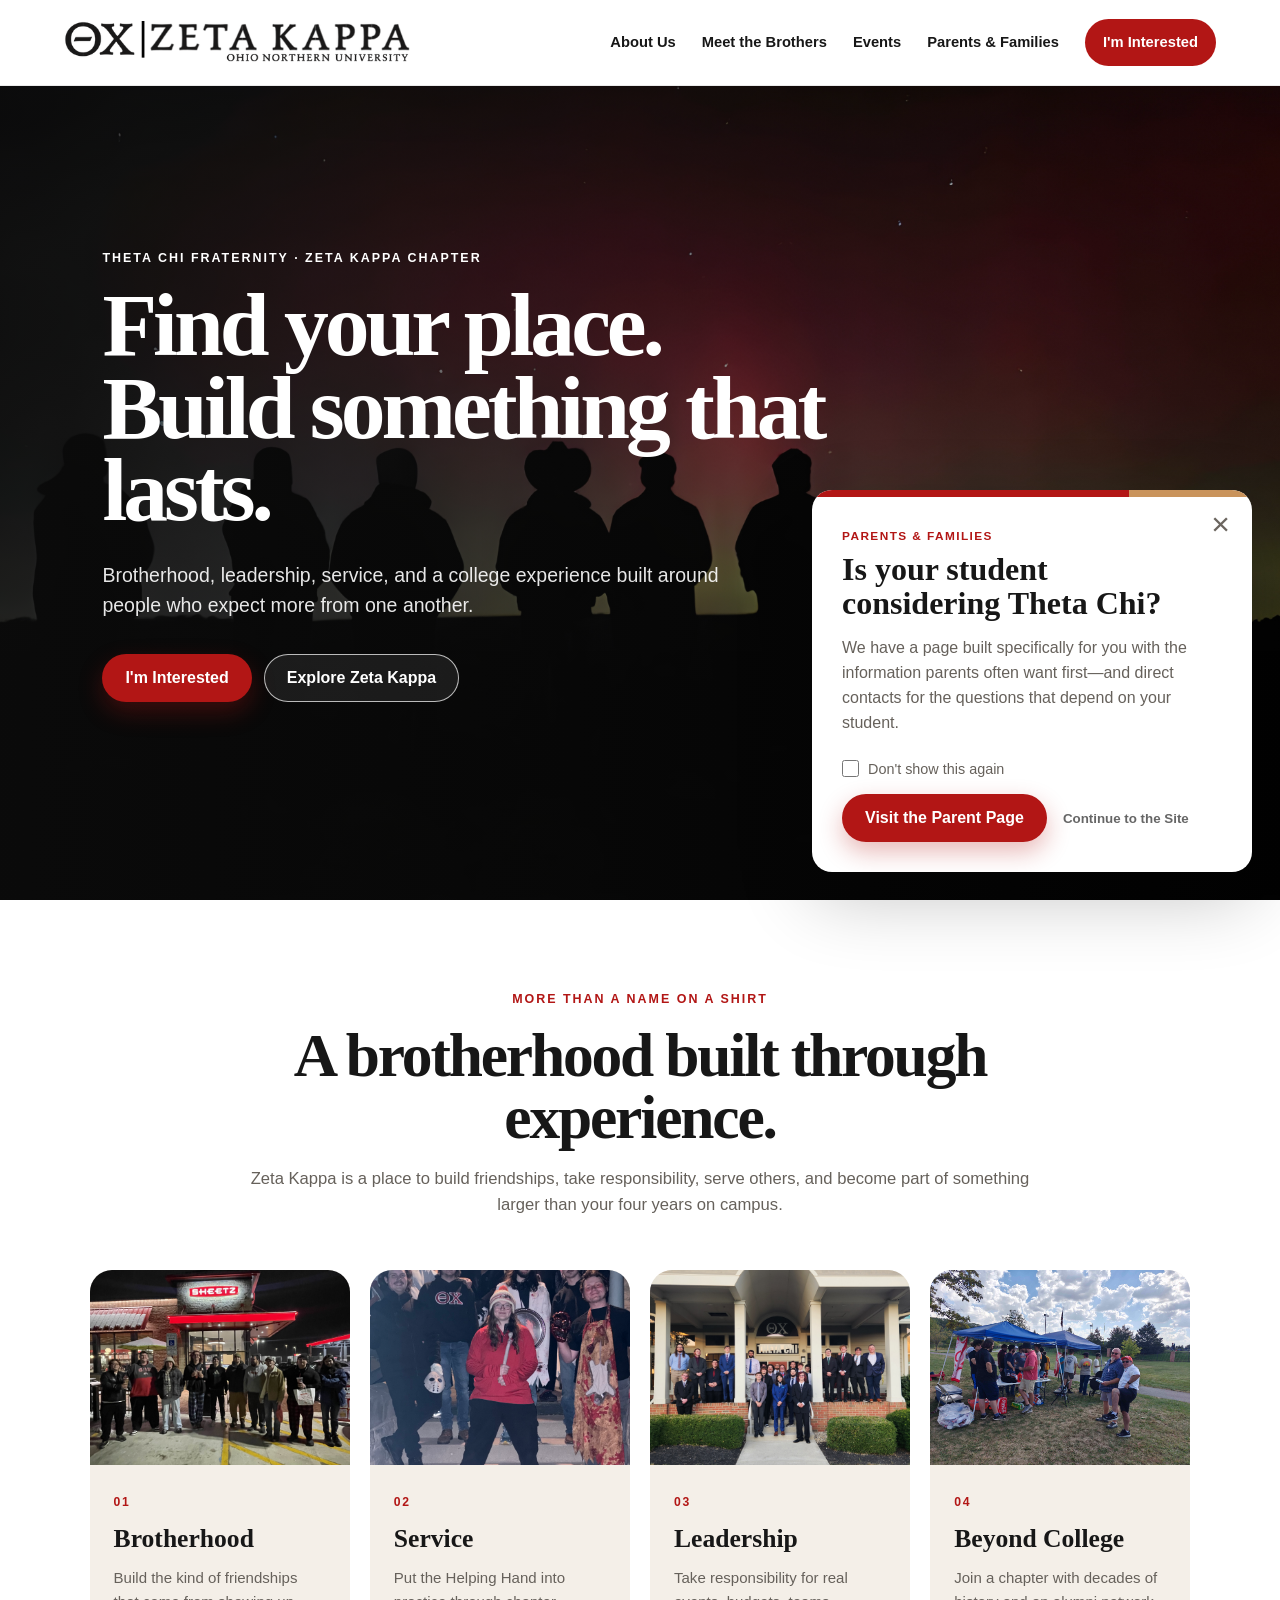
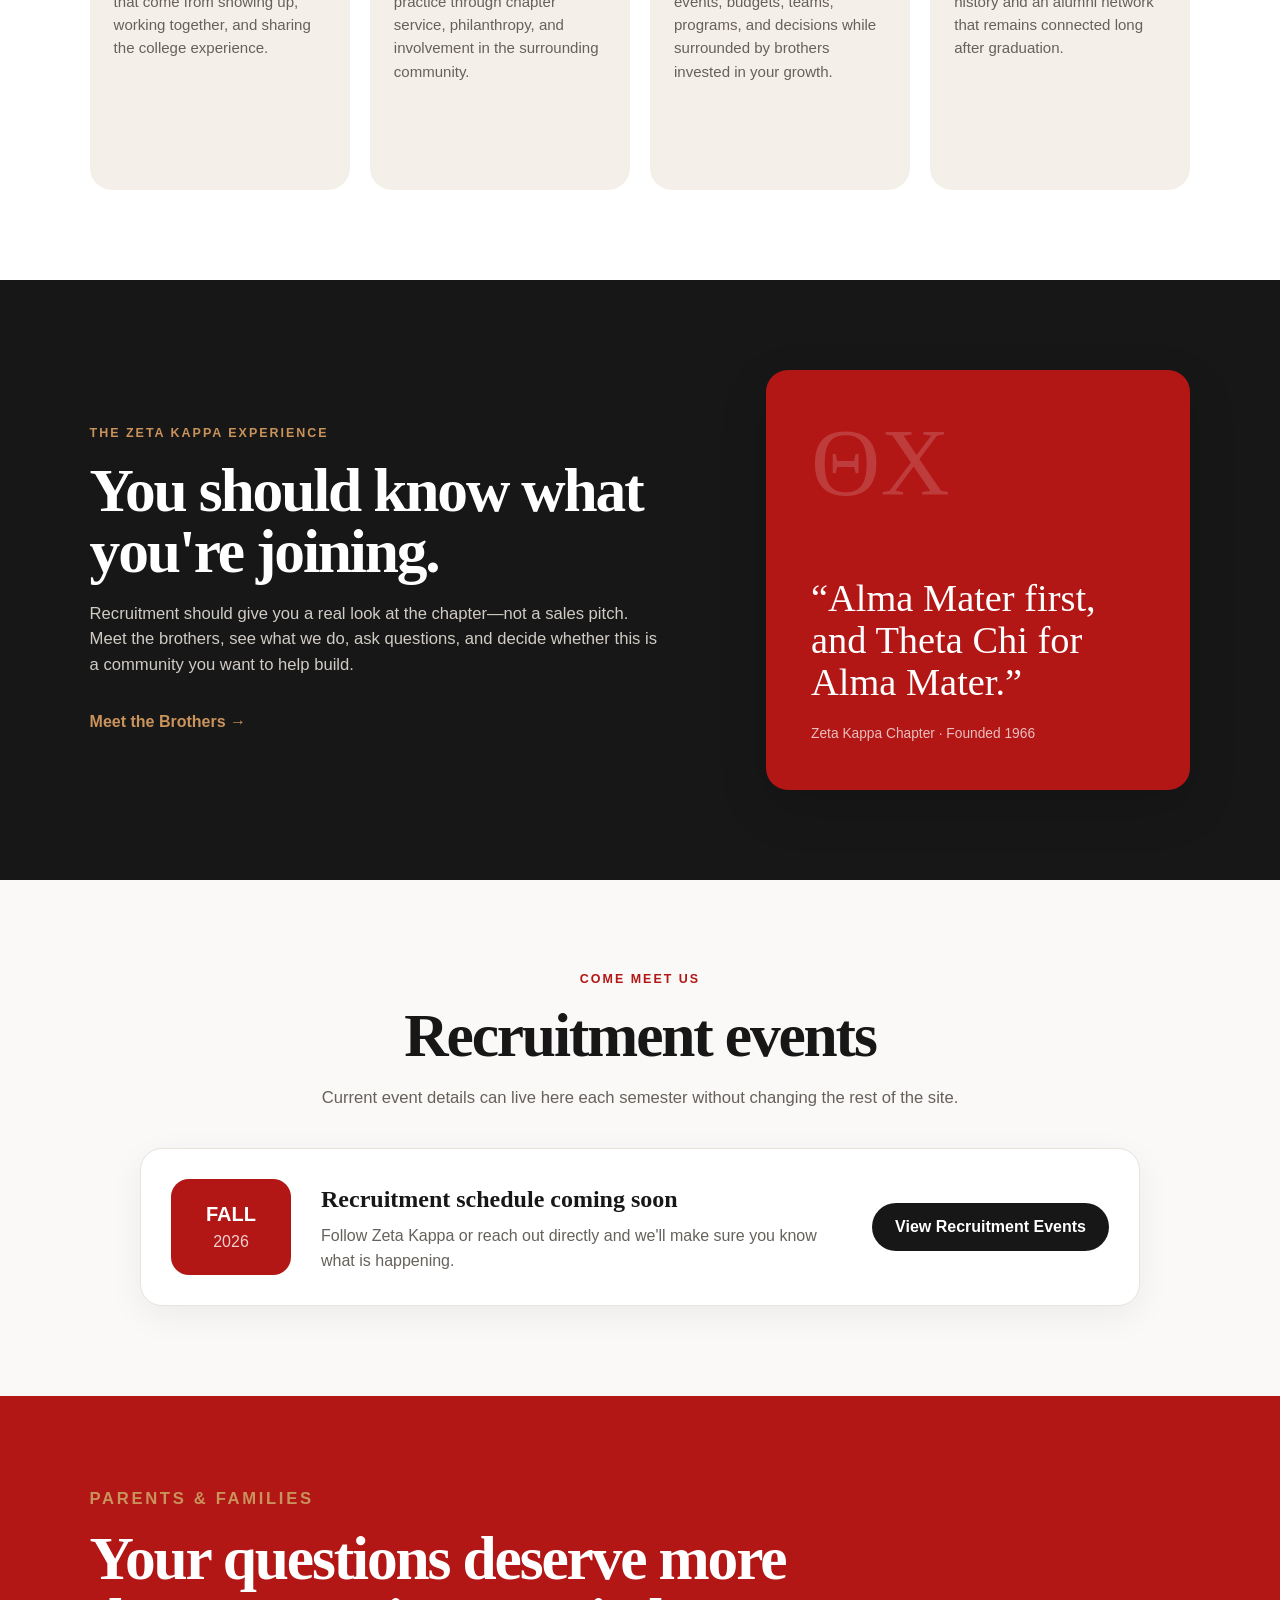
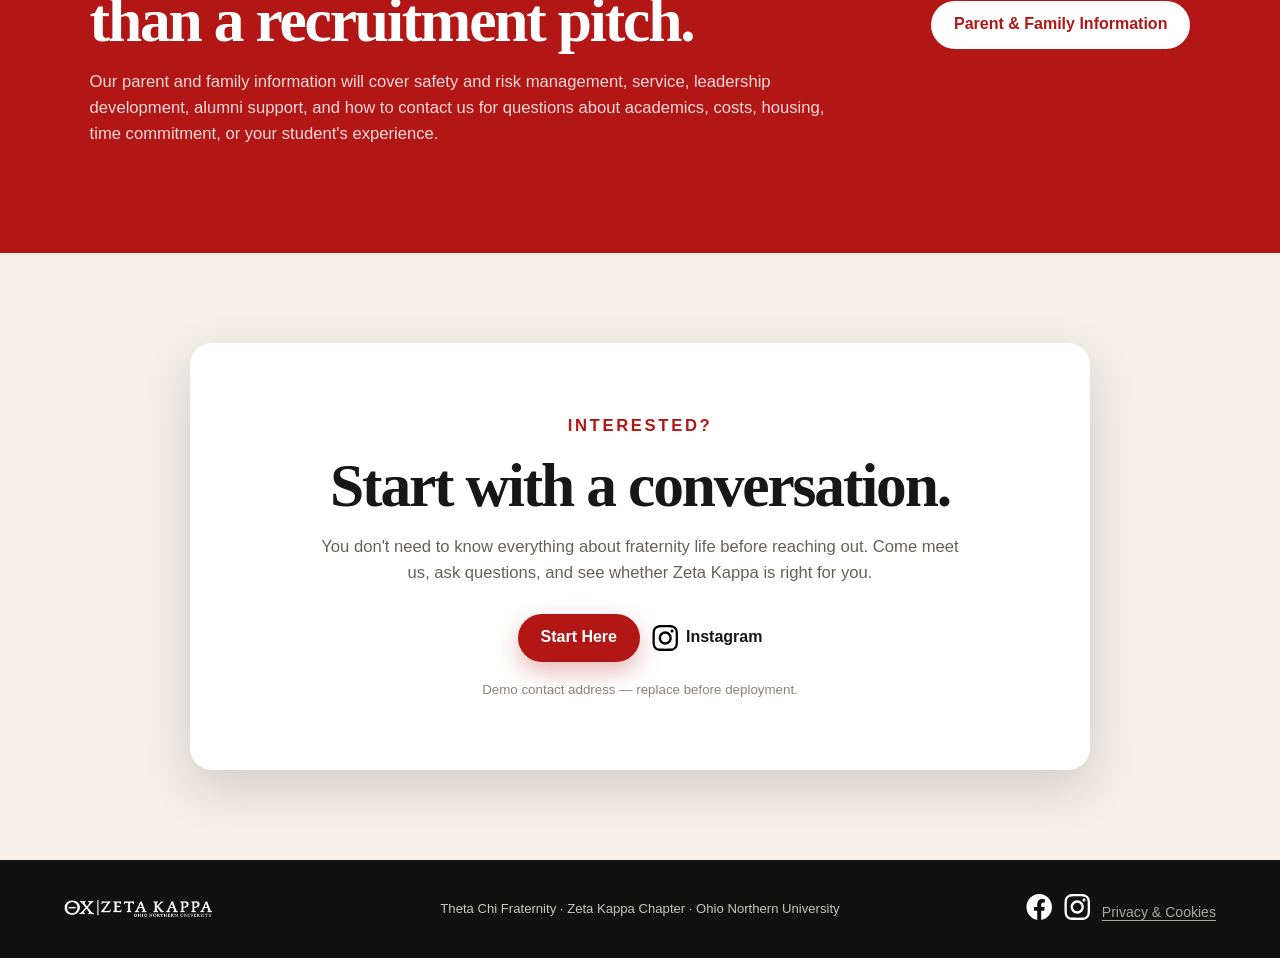
==== commit 5e531be5: "Mobile Navigation Fixed - Fixed mobile navigation hamburger dropdown. - dropdown no longer shows up " ====
--- a/index.html
+++ b/index.html
@@ -5,13 +5,13 @@
   <meta charset="UTF-8" />
   <meta name="viewport" content="width=device-width, initial-scale=1.0" />
   <meta name="description" content="Theta Chi Zeta Kappa recruitment at Ohio Northern University." />
-  <title>Theta Chi Zeta Kappa | Recruitment</title>
+  <title>Theta Chi Zeta Kappa | Join Us</title>
   <link rel="stylesheet" href="css/recruitment.css" />
 </head>
 <body>
 
   <header class="site-header">
-    <a class="brand" href="index.html" aria-label="Theta Chi Zeta Kappa Recruitment Home">
+    <a class="brand" href="index.html" aria-label="Theta Chi Zeta Kappa Home">
       <img src="assets/img/mainlogo.png" alt="Theta Chi Zeta Kappa" />
     </a>
     <button class="menu-toggle" type="button" aria-label="Open navigation" aria-controls="site-nav" aria-expanded="false">
@@ -21,10 +21,10 @@
     </button>
 
 <nav class="site-nav" id="site-nav" aria-label="Primary navigation">
-      <a href="about.html">Brotherhood</a>
-      <a href="brothers.html">Experience</a>
+      <a href="about.html">About Us</a>
+      <a href="brothers.html">Meet the Brothers</a>
       <a href="events.html">Events</a>
-      <a href="parents.html">Parents</a>
+      <a href="parents.html">Parents &amp; Families</a>
       <a class="nav-cta" href="interest.html">I'm Interested</a>
     </nav>
   </header>
--- a/css/recruitment.css
+++ b/css/recruitment.css
@@ -1480,3 +1480,20 @@
   accent-color: var(--red);
   cursor: pointer;
 }
+
+/* v20: mobile navigation stacking / parent-prompt interaction fix */
+@media (max-width: 800px) {
+  /* The nav lives inside .site-header, so the header itself must sit above
+     the dim/blur layer while the mobile menu is open. */
+  body.mobile-nav-open .site-header {
+    z-index: 120;
+  }
+
+  /* Temporarily move the parent prompt out of the interaction layer while
+     navigation is open. It is not dismissed and returns when the menu closes. */
+  body.mobile-nav-open .parent-popout {
+    opacity: 0;
+    pointer-events: none;
+    transform: translateY(24px);
+  }
+}
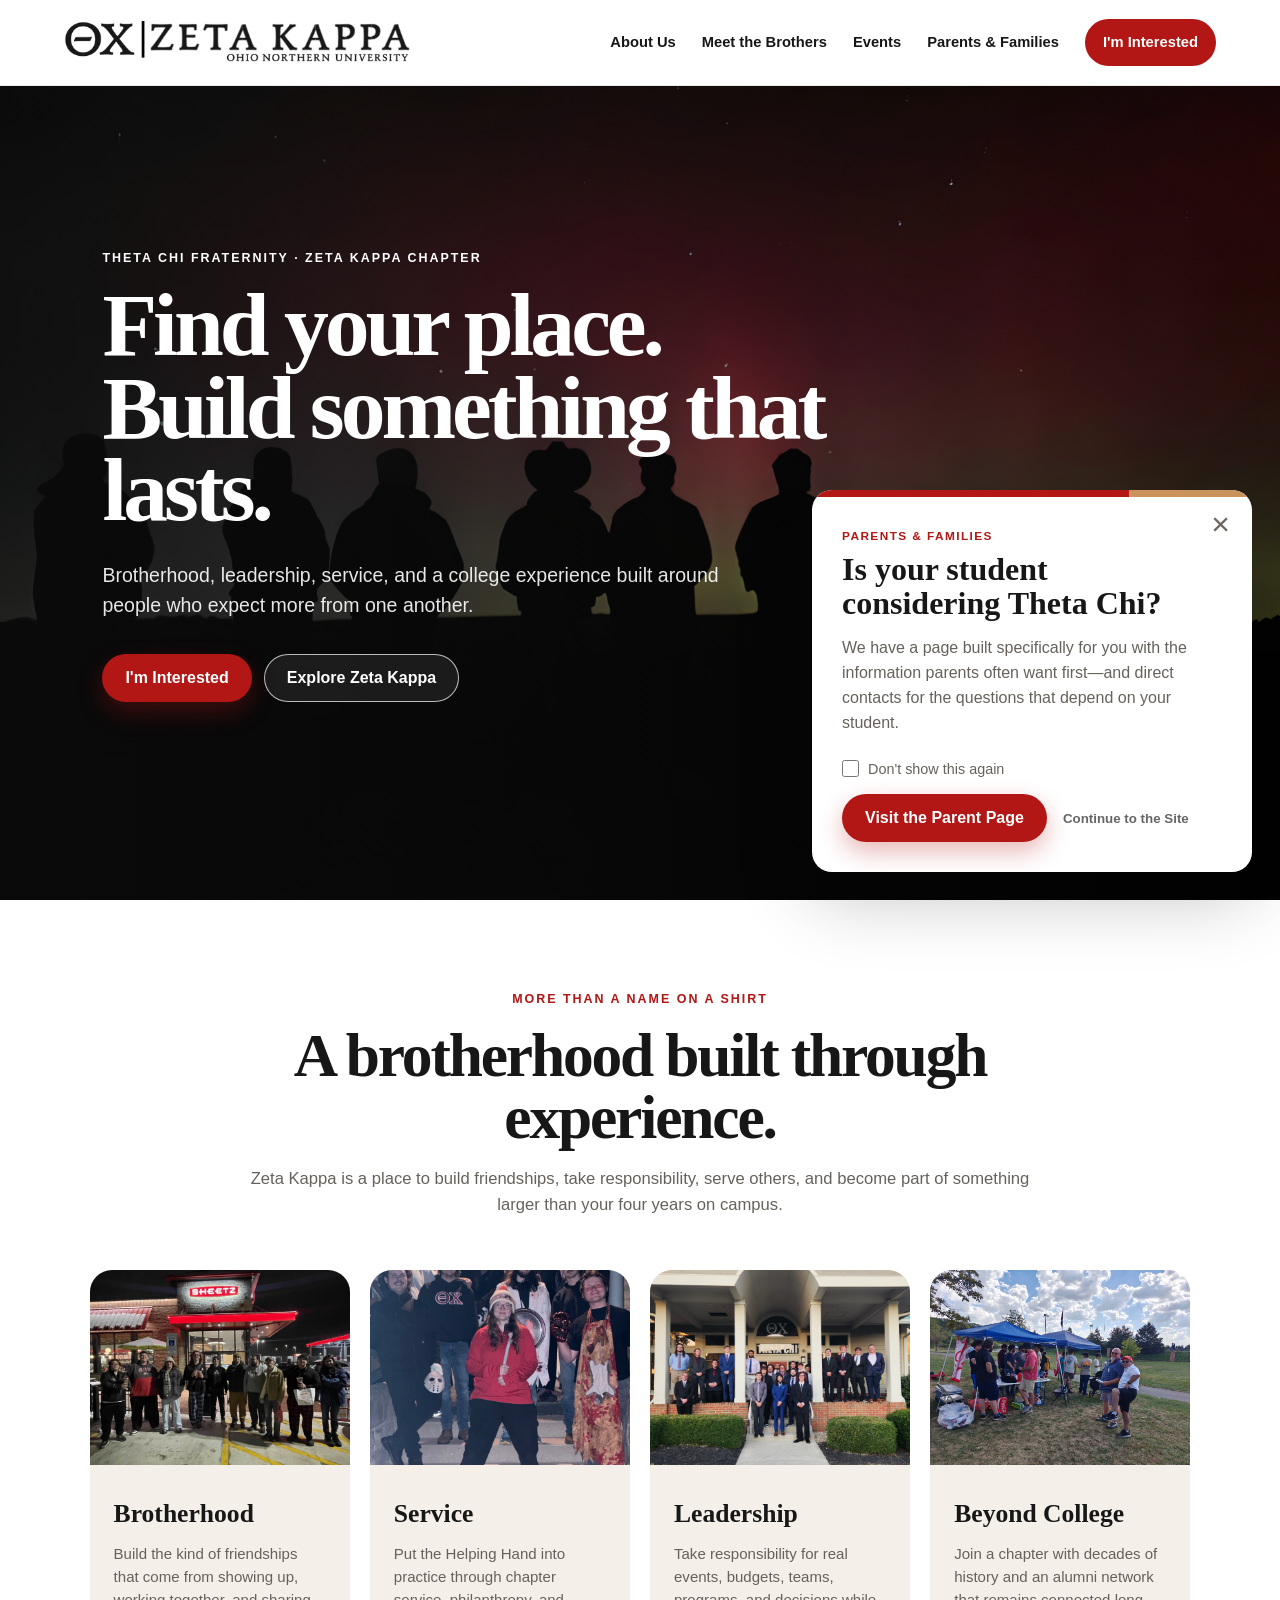
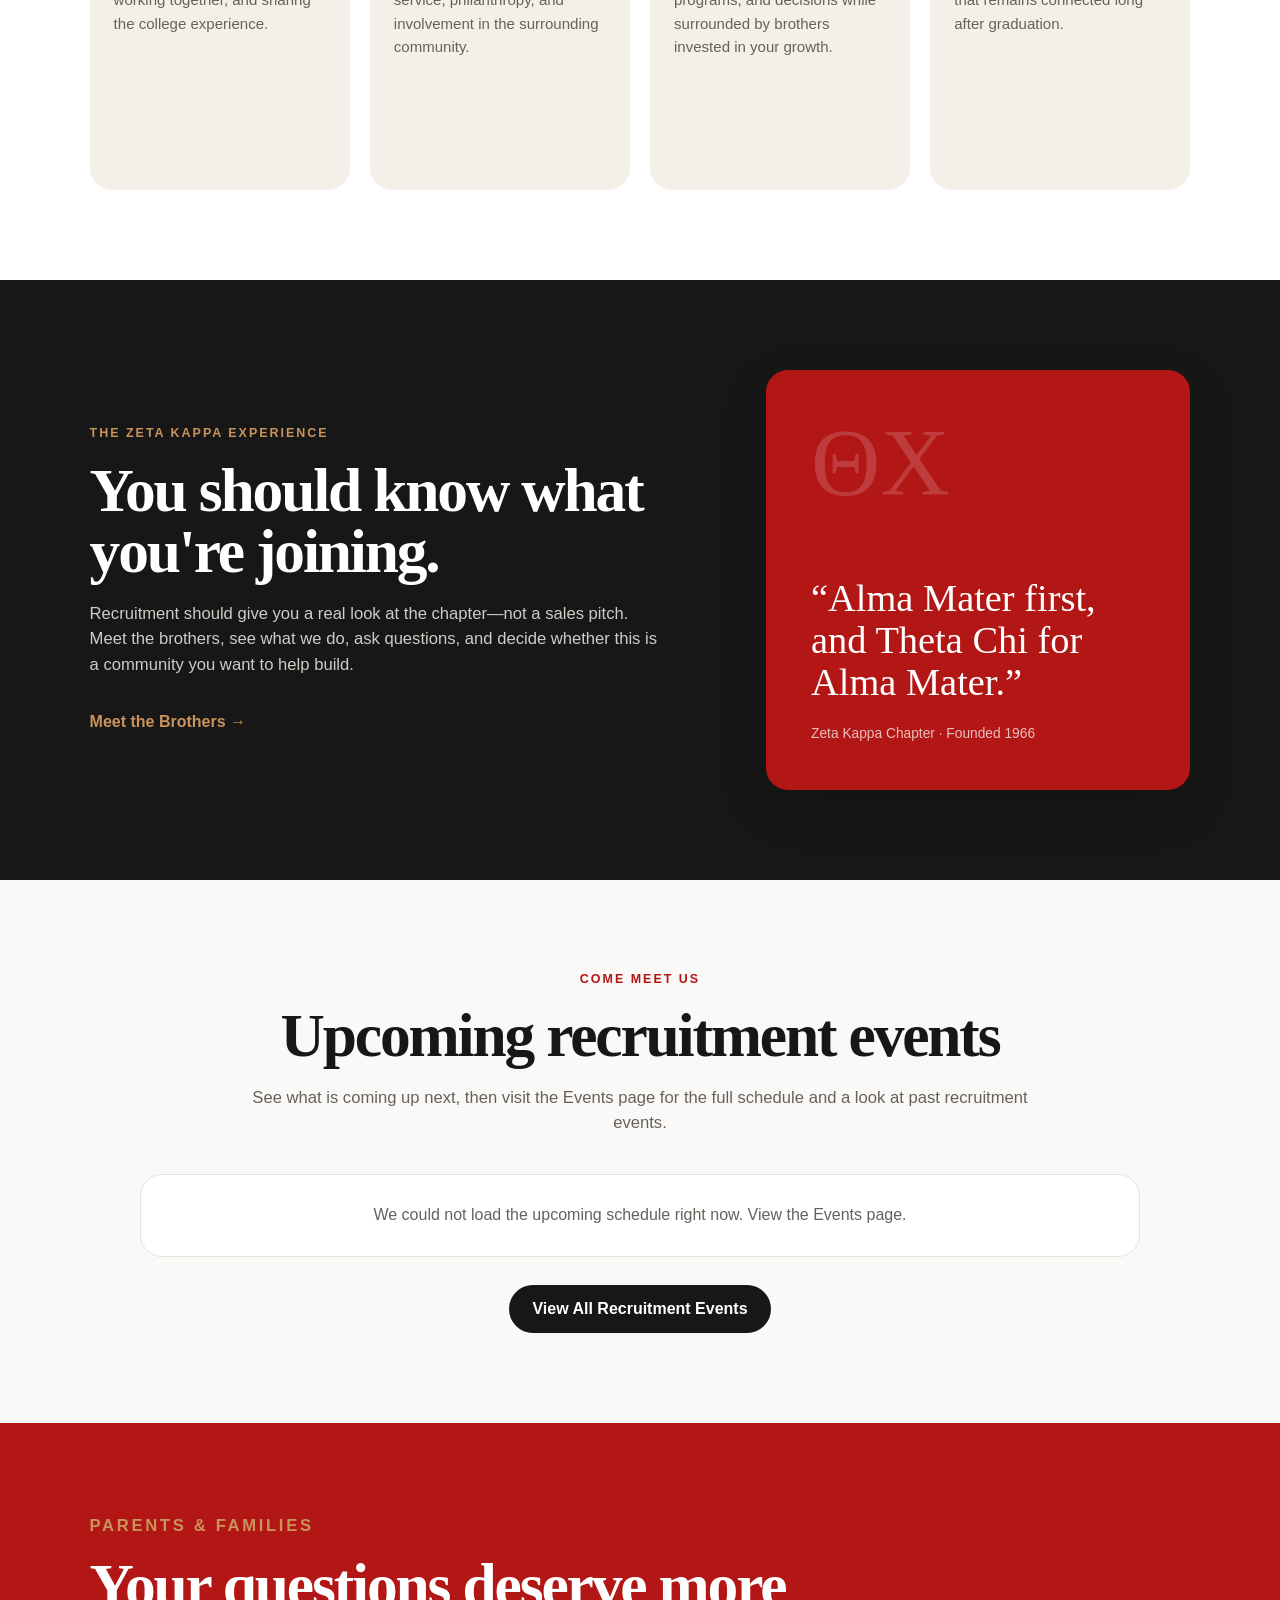
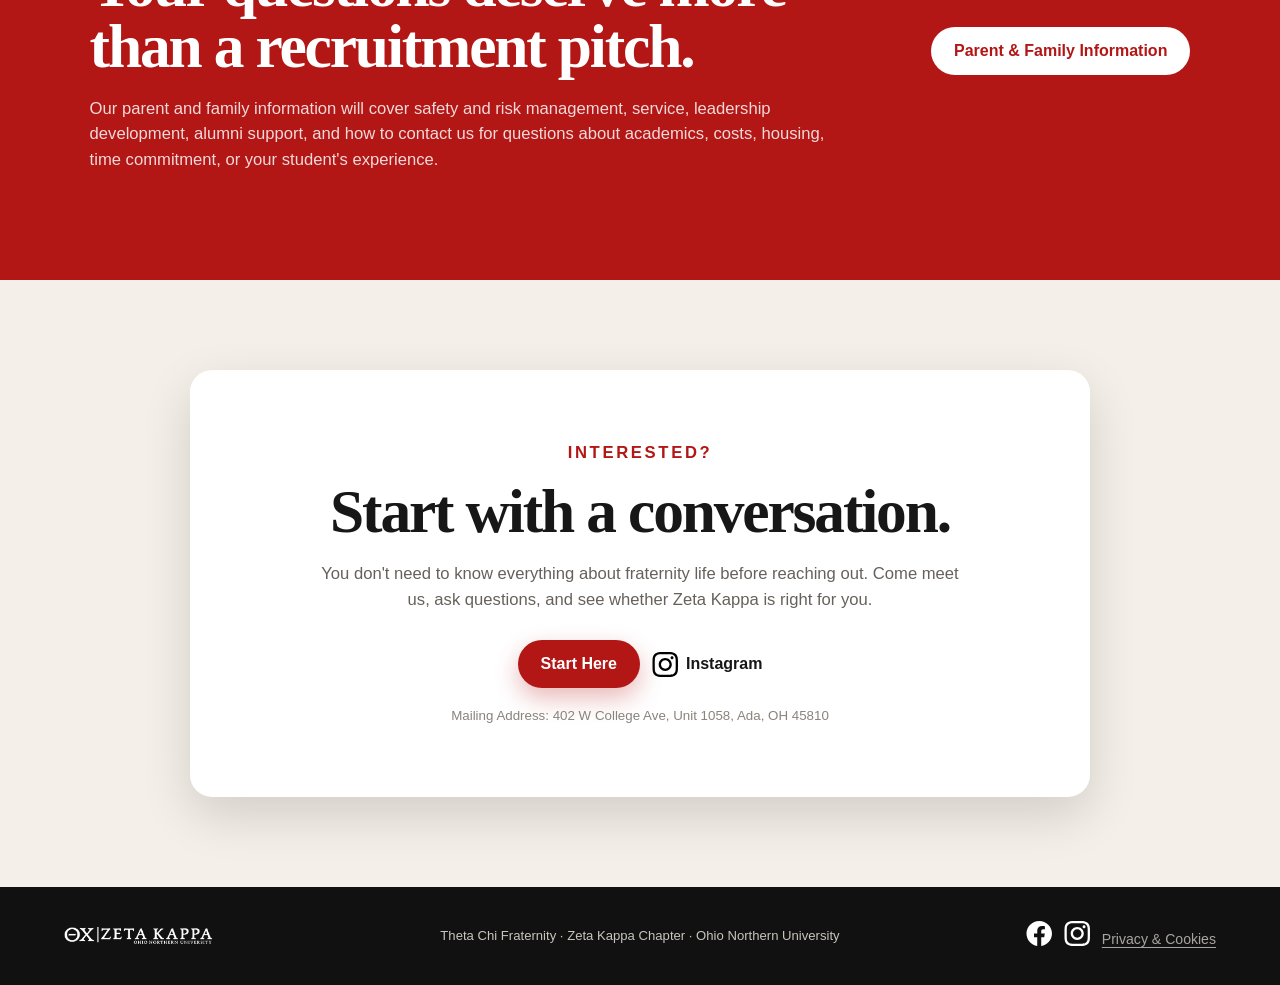
==== commit b5a9df3f: "Replacement of place holder pages - Added Events page linked to google sheet  - Added Parent info pa" ====
--- a/index.html
+++ b/index.html
@@ -59,7 +59,6 @@
         <article class="feature-card">
           <img src="assets/img/Brotherhood_Fall_2025.jpg" alt="Zeta Kappa brothers together" />
           <div>
-            <span>01</span>
             <h3>Brotherhood</h3>
             <p>Build the kind of friendships that come from showing up, working together, and sharing the college experience.</p>
           </div>
@@ -68,7 +67,6 @@
         <article class="feature-card">
           <img src="assets/img/Service_Fall_2025.png" alt="Theta Chi service activity" />
           <div>
-            <span>02</span>
             <h3>Service</h3>
             <p>Put the Helping Hand into practice through chapter service, philanthropy, and involvement in the surrounding community.</p>
           </div>
@@ -77,7 +75,6 @@
         <article class="feature-card">
           <img src="assets/img/Fall_2025_Class.jpg" alt="Theta Chi members at Ohio Northern University" />
           <div>
-            <span>03</span>
             <h3>Leadership</h3>
             <p>Take responsibility for real events, budgets, teams, programs, and decisions while surrounded by brothers invested in your growth.</p>
           </div>
@@ -86,7 +83,6 @@
         <article class="feature-card">
           <img src="assets/img/Alumni_Fall_2025.jpg" alt="Zeta Kappa alumni and active members" />
           <div>
-            <span>04</span>
             <h3>Beyond College</h3>
             <p>Join a chapter with decades of history and an alumni network that remains connected long after graduation.</p>
           </div>
@@ -115,19 +111,16 @@
     <section class="events section" id="events">
       <div class="section-heading compact">
         <p class="eyebrow red">Come meet us</p>
-        <h2>Recruitment events</h2>
-        <p>Current event details can live here each semester without changing the rest of the site.</p>
+        <h2>Upcoming recruitment events</h2>
+        <p>See what is coming up next, then visit the Events page for the full schedule and a look at past recruitment events.</p>
       </div>
-      <div class="event-shell">
-        <div class="event-date">
-          <strong>FALL</strong>
-          <span>2026</span>
-        </div>
-        <div class="event-copy">
-          <h3>Recruitment schedule coming soon</h3>
-          <p>Follow Zeta Kappa or reach out directly and we'll make sure you know what is happening.</p>
-        </div>
-        <a class="button button-dark" href="events.html">View Recruitment Events</a>
+
+      <div class="home-events-list" id="homeEventsList" aria-live="polite">
+        <div class="home-events-status" id="homeEventsStatus">Loading upcoming events...</div>
+      </div>
+
+      <div class="home-events-footer">
+        <a class="button button-dark" href="events.html">View All Recruitment Events</a>
       </div>
     </section>
 
@@ -151,11 +144,11 @@
         <p>You don't need to know everything about fraternity life before reaching out. Come meet us, ask questions, and see whether Zeta Kappa is right for you.</p>
         <div class="interest-actions">
           <a class="button button-primary" href="interest.html">Start Here</a>
-          <a class="social-link" href="https://www.instagram.com/thetachizk/" aria-label="Theta Chi Zeta Kappa on Instagram">
+          <a class="social-link" href="https://www.instagram.com/onuthetachi/" aria-label="Theta Chi Zeta Kappa on Instagram">
             <img src="assets/icons/path-20.svg" alt="" /> Instagram
           </a>
         </div>
-        <small>Demo contact address — replace before deployment.</small>
+        <small>Mailing Address: 402 W College Ave, Unit 1058, Ada, OH 45810</small>
       </div>
     </section>
   </main>
@@ -165,7 +158,7 @@
     <p>Theta Chi Fraternity · Zeta Kappa Chapter · Ohio Northern University</p>
     <div class="footer-socials">
       <a href="https://www.facebook.com/ThetaChiZK/" aria-label="Facebook"><img src="assets/icons/path-10.svg" alt="" /></a>
-      <a href="https://www.instagram.com/thetachizk/" aria-label="Instagram"><img src="assets/icons/path-20.svg" alt="" /></a>
+      <a href="https://www.instagram.com/onuthetachi/" aria-label="Instagram"><img src="assets/icons/path-20.svg" alt="" /></a>
     
       <div class="footer-legal"><a href="privacy.html">Privacy &amp; Cookies</a></div></div>
   </footer>
@@ -190,6 +183,8 @@
     </div>
   </aside>
 
+  <script src="js/events-config.js"></script>
+  <script src="js/home-events.js"></script>
   <script src="js/recruitment.js"></script>
 </body>
 </html>
--- a/css/recruitment.css
+++ b/css/recruitment.css
@@ -1497,3 +1497,48 @@
     transform: translateY(24px);
   }
 }
+
+/* ===== Homepage live upcoming events ===== */
+.home-events-list {
+  width: min(1000px, 100%);
+  margin: 0 auto;
+  display: grid;
+  gap: 18px;
+}
+.home-events-status {
+  padding: 28px;
+  text-align: center;
+  color: var(--muted);
+  background: #fff;
+  border: 1px solid #e8e3dc;
+  border-radius: var(--radius);
+}
+.home-event-shell {
+  width: 100%;
+  margin: 0;
+}
+.home-event-shell .event-date strong {
+  letter-spacing: .06em;
+}
+.home-event-shell .event-date span {
+  font-size: 1.4rem;
+  font-weight: 800;
+  opacity: 1;
+}
+.home-events-footer {
+  display: flex;
+  justify-content: center;
+  margin-top: 28px;
+}
+.home-event-empty {
+  grid-template-columns: 1fr auto;
+}
+
+@media (max-width: 800px) {
+  .home-event-empty {
+    grid-template-columns: 1fr;
+  }
+  .home-event-empty .button {
+    grid-column: auto;
+  }
+}
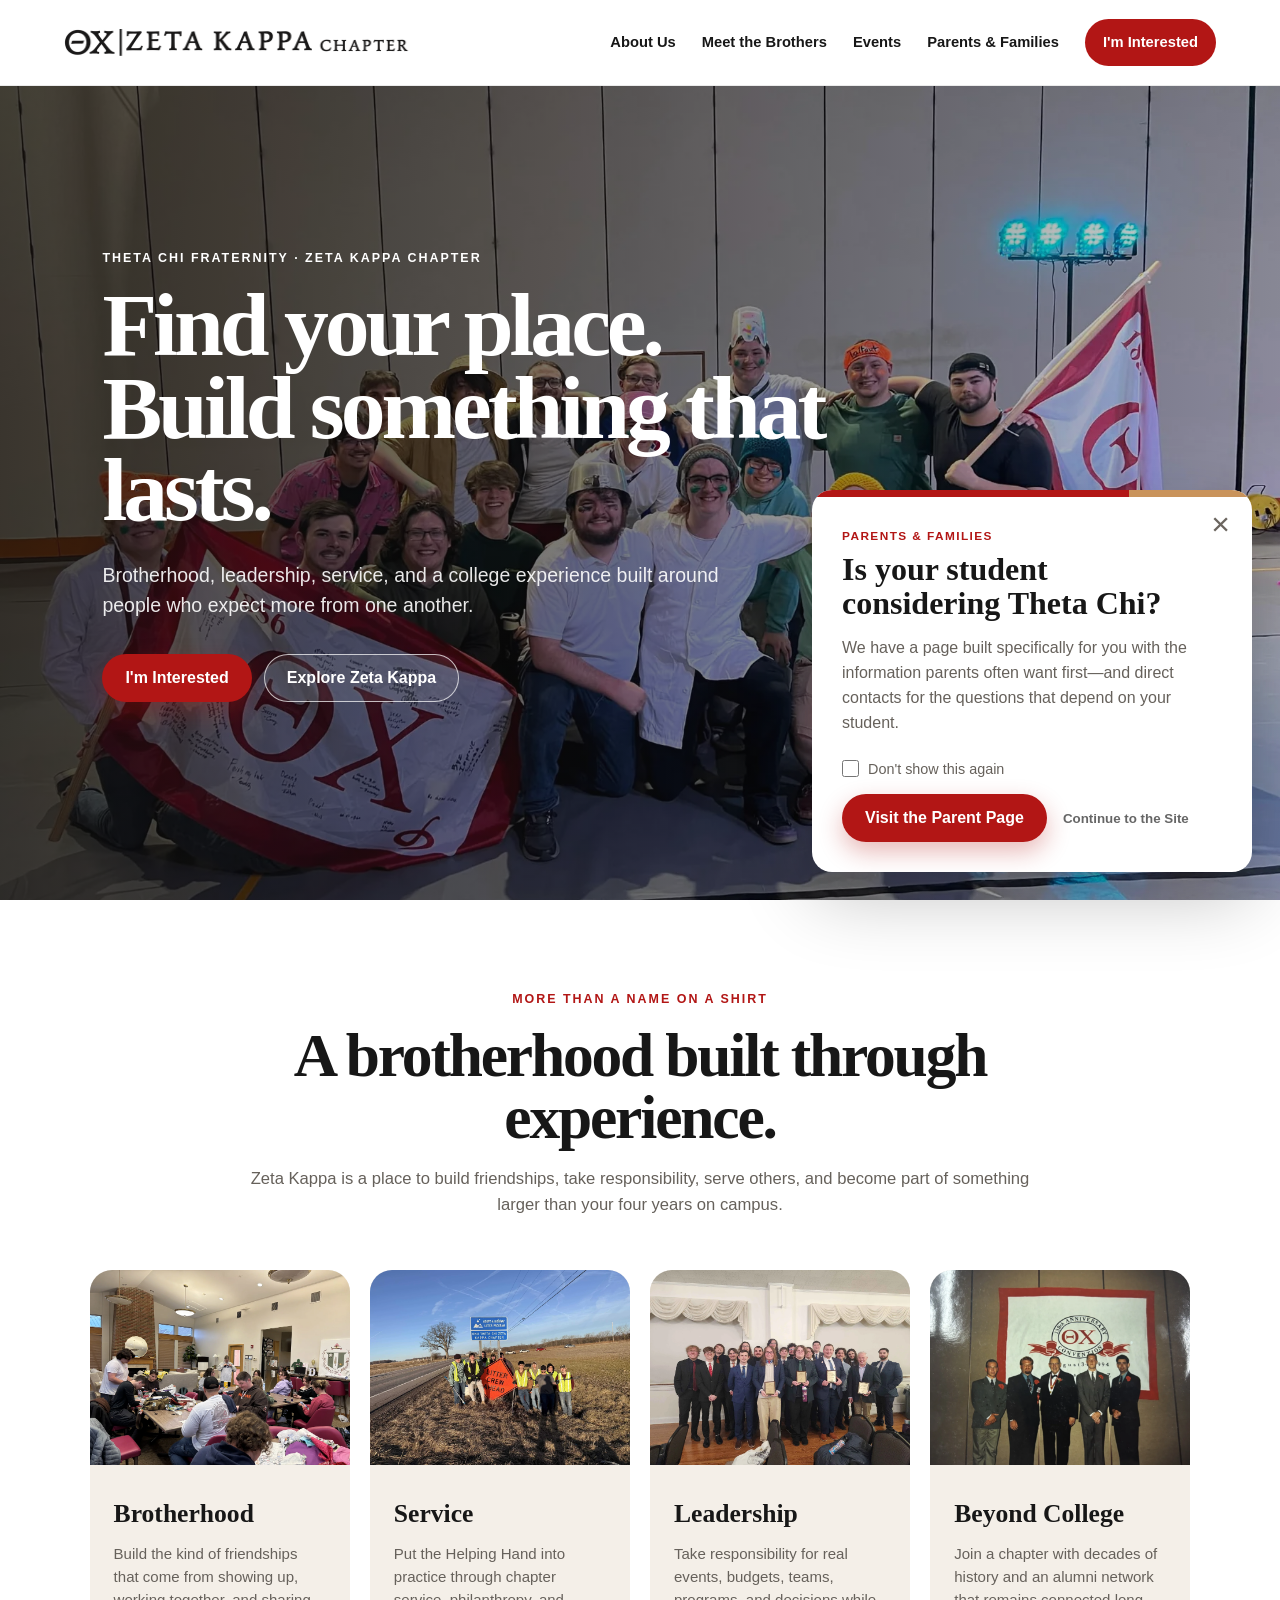
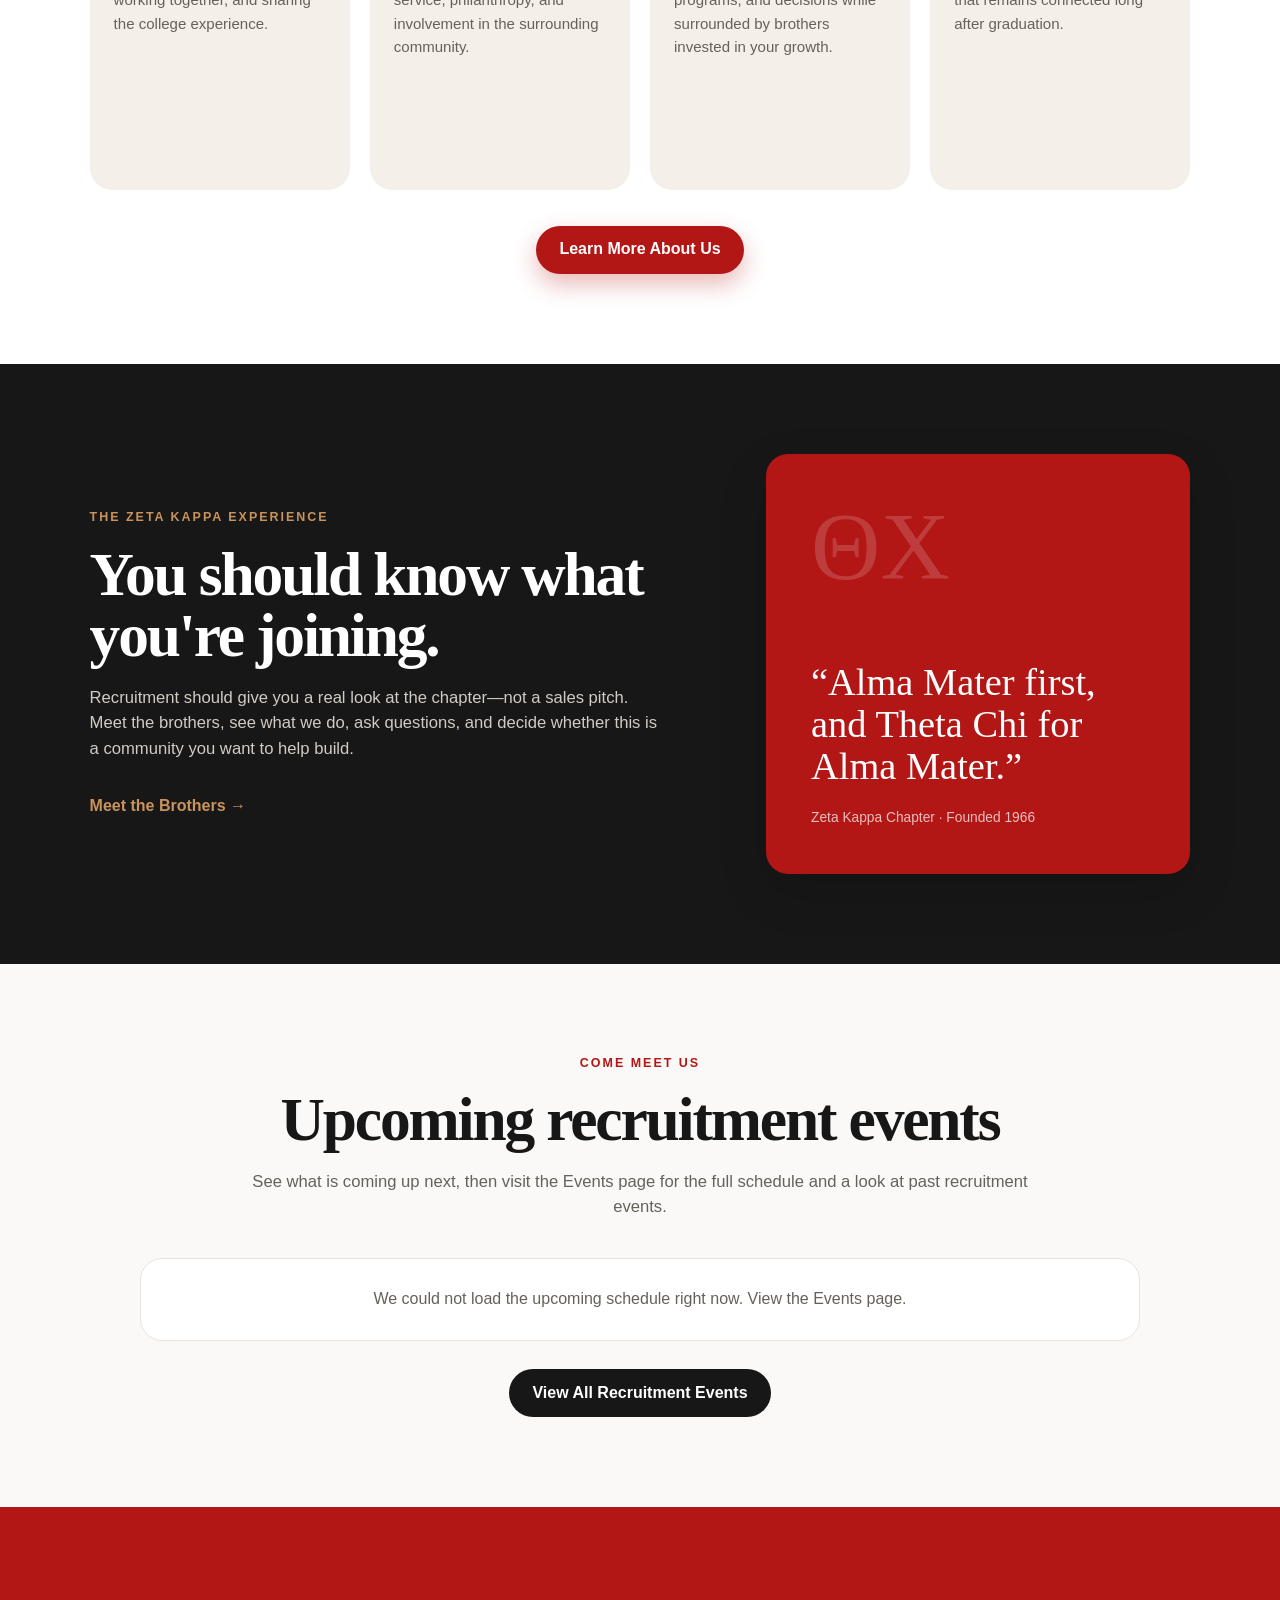
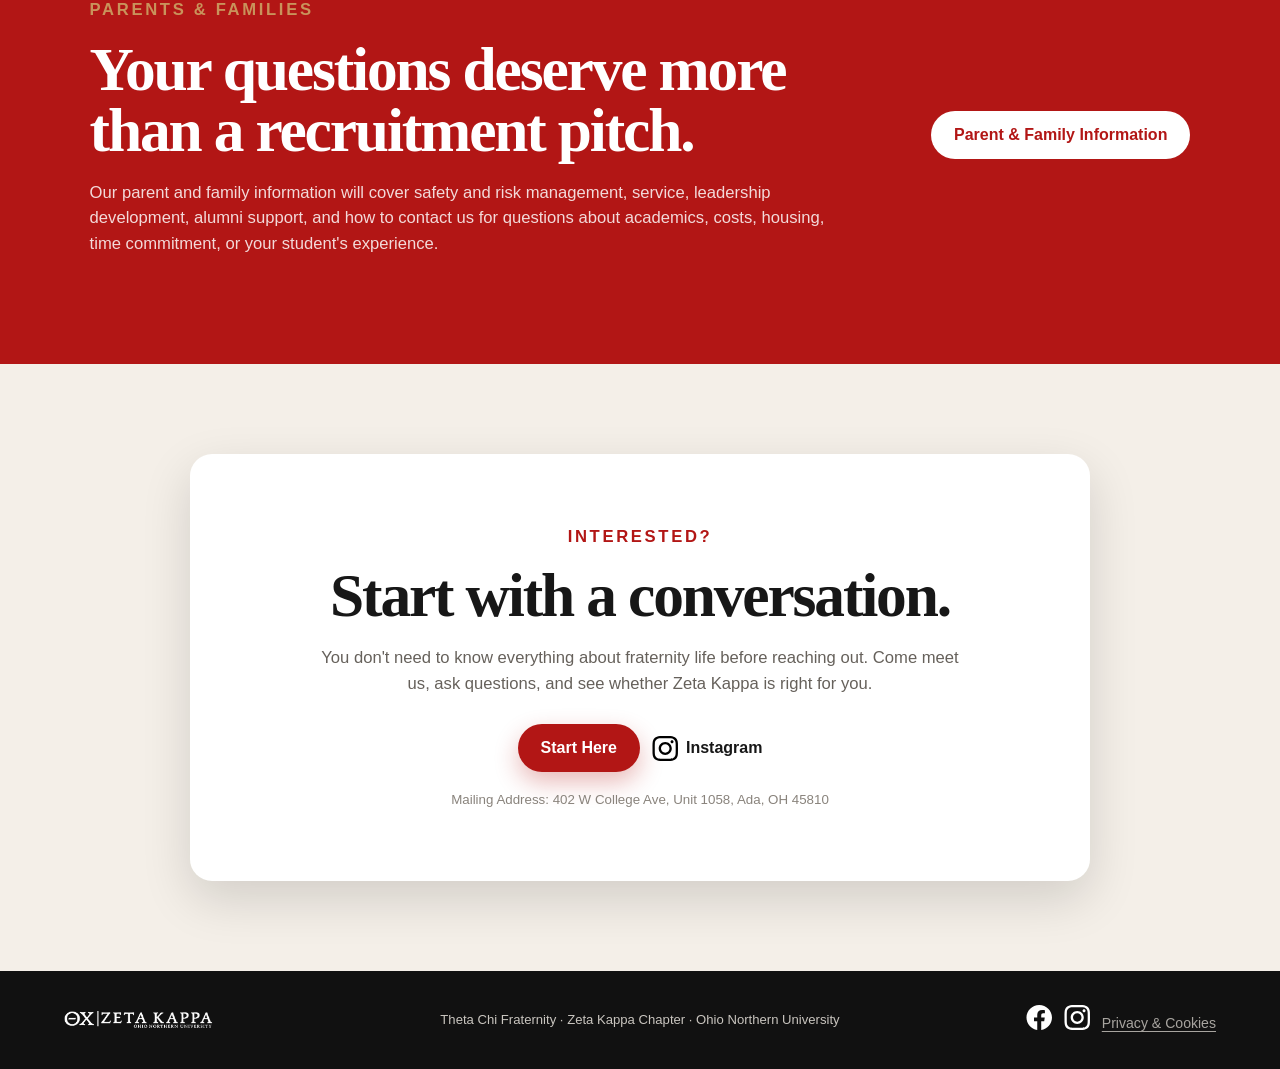
==== commit dc7254d9: "Photo placeholder replacement - Added 21 new images to use across the site  - Changed out placeholde" ====
--- a/index.html
+++ b/index.html
@@ -1,18 +1,18 @@
 <!DOCTYPE html>
 <html lang="en">
 <head>
-  <link rel="icon" type="image/png" href="assets/img/ZKIcon.png">
+  <link rel="icon" type="image/png" href="/assets/img/tab-icon.png">
   <meta charset="UTF-8" />
   <meta name="viewport" content="width=device-width, initial-scale=1.0" />
   <meta name="description" content="Theta Chi Zeta Kappa recruitment at Ohio Northern University." />
   <title>Theta Chi Zeta Kappa | Join Us</title>
-  <link rel="stylesheet" href="css/recruitment.css" />
+  <link rel="stylesheet" href="/css/recruitment.css" />
 </head>
 <body>
 
   <header class="site-header">
-    <a class="brand" href="index.html" aria-label="Theta Chi Zeta Kappa Home">
-      <img src="assets/img/mainlogo.png" alt="Theta Chi Zeta Kappa" />
+    <a class="brand" href="/" aria-label="Theta Chi Zeta Kappa Home">
+      <img src="/assets/img/mainlogo1.png" alt="Theta Chi Zeta Kappa" />
     </a>
     <button class="menu-toggle" type="button" aria-label="Open navigation" aria-controls="site-nav" aria-expanded="false">
       <span></span>
@@ -21,11 +21,11 @@
     </button>
 
 <nav class="site-nav" id="site-nav" aria-label="Primary navigation">
-      <a href="about.html">About Us</a>
-      <a href="brothers.html">Meet the Brothers</a>
-      <a href="events.html">Events</a>
-      <a href="parents.html">Parents &amp; Families</a>
-      <a class="nav-cta" href="interest.html">I'm Interested</a>
+      <a href="/about/">About Us</a>
+      <a href="/brothers/">Meet the Brothers</a>
+      <a href="/events/">Events</a>
+      <a href="/parents/">Parents &amp; Families</a>
+      <a class="nav-cta" href="/interest/">I'm Interested</a>
     </nav>
   </header>
 
@@ -39,8 +39,8 @@
           Brotherhood, leadership, service, and a college experience built around people who expect more from one another.
         </p>
         <div class="hero-actions">
-          <a class="button button-primary" href="interest.html">I'm Interested</a>
-          <a class="button button-secondary" href="about.html">Explore Zeta Kappa</a>
+          <a class="button button-primary" href="/interest/">I'm Interested</a>
+          <a class="button button-secondary" href="/about/">Explore Zeta Kappa</a>
         </div>
       </div>
       <div class="hero-location">Ohio Northern University · Ada, Ohio</div>
@@ -57,7 +57,7 @@
 
       <div class="feature-grid">
         <article class="feature-card">
-          <img src="assets/img/Brotherhood_Fall_2025.jpg" alt="Zeta Kappa brothers together" />
+          <img src="/assets/img/Letter_Making_Social_w_DZ.webp" alt="Zeta Kappa members at a letter-making social" />
           <div>
             <h3>Brotherhood</h3>
             <p>Build the kind of friendships that come from showing up, working together, and sharing the college experience.</p>
@@ -65,7 +65,7 @@
         </article>
 
         <article class="feature-card">
-          <img src="assets/img/Service_Fall_2025.png" alt="Theta Chi service activity" />
+          <img src="/assets/img/New_Highway_Cleanup.webp" alt="Theta Chi service activity" />
           <div>
             <h3>Service</h3>
             <p>Put the Helping Hand into practice through chapter service, philanthropy, and involvement in the surrounding community.</p>
@@ -73,7 +73,7 @@
         </article>
 
         <article class="feature-card">
-          <img src="assets/img/Fall_2025_Class.jpg" alt="Theta Chi members at Ohio Northern University" />
+          <img src="/assets/img/SOE_Awards.webp" alt="Zeta Kappa members receiving chapter awards" />
           <div>
             <h3>Leadership</h3>
             <p>Take responsibility for real events, budgets, teams, programs, and decisions while surrounded by brothers invested in your growth.</p>
@@ -81,12 +81,16 @@
         </article>
 
         <article class="feature-card">
-          <img src="assets/img/Alumni_Fall_2025.jpg" alt="Zeta Kappa alumni and active members" />
+          <img src="/assets/img/138th_Convention.webp" alt="Zeta Kappa members at Theta Chi convention" />
           <div>
             <h3>Beyond College</h3>
             <p>Join a chapter with decades of history and an alumni network that remains connected long after graduation.</p>
           </div>
         </article>
+      </div>
+
+      <div class="about-home-action">
+        <a class="button button-primary" href="/about/">Learn More About Us</a>
       </div>
     </section>
 
@@ -98,7 +102,7 @@
           <p>
             Recruitment should give you a real look at the chapter—not a sales pitch. Meet the brothers, see what we do, ask questions, and decide whether this is a community you want to help build.
           </p>
-          <a href="brothers.html" class="text-link">Meet the Brothers →</a>
+          <a href="/brothers/" class="text-link">Meet the Brothers →</a>
         </div>
         <div class="quote-panel">
           <div class="greek-mark">ΘΧ</div>
@@ -120,7 +124,7 @@
       </div>
 
       <div class="home-events-footer">
-        <a class="button button-dark" href="events.html">View All Recruitment Events</a>
+        <a class="button button-dark" href="/events/">View All Recruitment Events</a>
       </div>
     </section>
 
@@ -133,7 +137,7 @@
             Our parent and family information will cover safety and risk management, service, leadership development, alumni support, and how to contact us for questions about academics, costs, housing, time commitment, or your student's experience.
           </p>
         </div>
-        <a class="button button-light" href="parents.html">Parent & Family Information</a>
+        <a class="button button-light" href="/parents/">Parent & Family Information</a>
       </div>
     </section>
 
@@ -143,9 +147,9 @@
         <h2>Start with a conversation.</h2>
         <p>You don't need to know everything about fraternity life before reaching out. Come meet us, ask questions, and see whether Zeta Kappa is right for you.</p>
         <div class="interest-actions">
-          <a class="button button-primary" href="interest.html">Start Here</a>
+          <a class="button button-primary" href="/interest/">Start Here</a>
           <a class="social-link" href="https://www.instagram.com/onuthetachi/" aria-label="Theta Chi Zeta Kappa on Instagram">
-            <img src="assets/icons/path-20.svg" alt="" /> Instagram
+            <img src="/assets/icons/path-20.svg" alt="" /> Instagram
           </a>
         </div>
         <small>Mailing Address: 402 W College Ave, Unit 1058, Ada, OH 45810</small>
@@ -154,13 +158,13 @@
   </main>
 
   <footer>
-    <img src="assets/img/mainlogo.png" alt="Theta Chi Zeta Kappa" />
+    <img src="/assets/img/mainlogo.png" alt="Theta Chi Zeta Kappa" />
     <p>Theta Chi Fraternity · Zeta Kappa Chapter · Ohio Northern University</p>
     <div class="footer-socials">
-      <a href="https://www.facebook.com/ThetaChiZK/" aria-label="Facebook"><img src="assets/icons/path-10.svg" alt="" /></a>
-      <a href="https://www.instagram.com/onuthetachi/" aria-label="Instagram"><img src="assets/icons/path-20.svg" alt="" /></a>
+      <a href="https://www.facebook.com/ThetaChiZK/" aria-label="Facebook"><img src="/assets/icons/path-10.svg" alt="" /></a>
+      <a href="https://www.instagram.com/onuthetachi/" aria-label="Instagram"><img src="/assets/icons/path-20.svg" alt="" /></a>
     
-      <div class="footer-legal"><a href="privacy.html">Privacy &amp; Cookies</a></div></div>
+      <div class="footer-legal"><a href="/privacy/">Privacy &amp; Cookies</a></div></div>
   </footer>
 
   <aside class="parent-popout" id="parent-popout" aria-labelledby="parent-title">
@@ -177,14 +181,14 @@
         <span>Don't show this again</span>
       </label>
       <div class="parent-actions">
-        <a href="parents.html" class="button button-primary">Visit the Parent Page</a>
+        <a href="/parents/" class="button button-primary">Visit the Parent Page</a>
         <button class="not-now" type="button">Continue to the Site</button>
       </div>
     </div>
   </aside>
 
-  <script src="js/events-config.js"></script>
-  <script src="js/home-events.js"></script>
-  <script src="js/recruitment.js"></script>
+  <script src="/js/events-config.js"></script>
+  <script src="/js/home-events.js"></script>
+  <script src="/js/recruitment.js"></script>
 </body>
 </html>
--- a/css/recruitment.css
+++ b/css/recruitment.css
@@ -108,7 +108,7 @@
   align-items: center;
   color: white;
   background:
-    url("../assets/img/Theta Chi Fall 2025 Header.jpg") center 44% / cover no-repeat;
+    url("../assets/img/2026_Greek_Sing.webp") center 44% / cover no-repeat;
   overflow: hidden;
 }
 .hero-shade {
@@ -171,6 +171,12 @@
 .button-secondary:hover { background: rgba(255,255,255,.16); }
 .button-dark { background: var(--ink); color: white; }
 .button-light { background: white; color: var(--red); }
+
+.about-home-action {
+  display: flex;
+  justify-content: center;
+  margin-top: 36px;
+}
 .hero-location {
   position: absolute;
   z-index: 2;
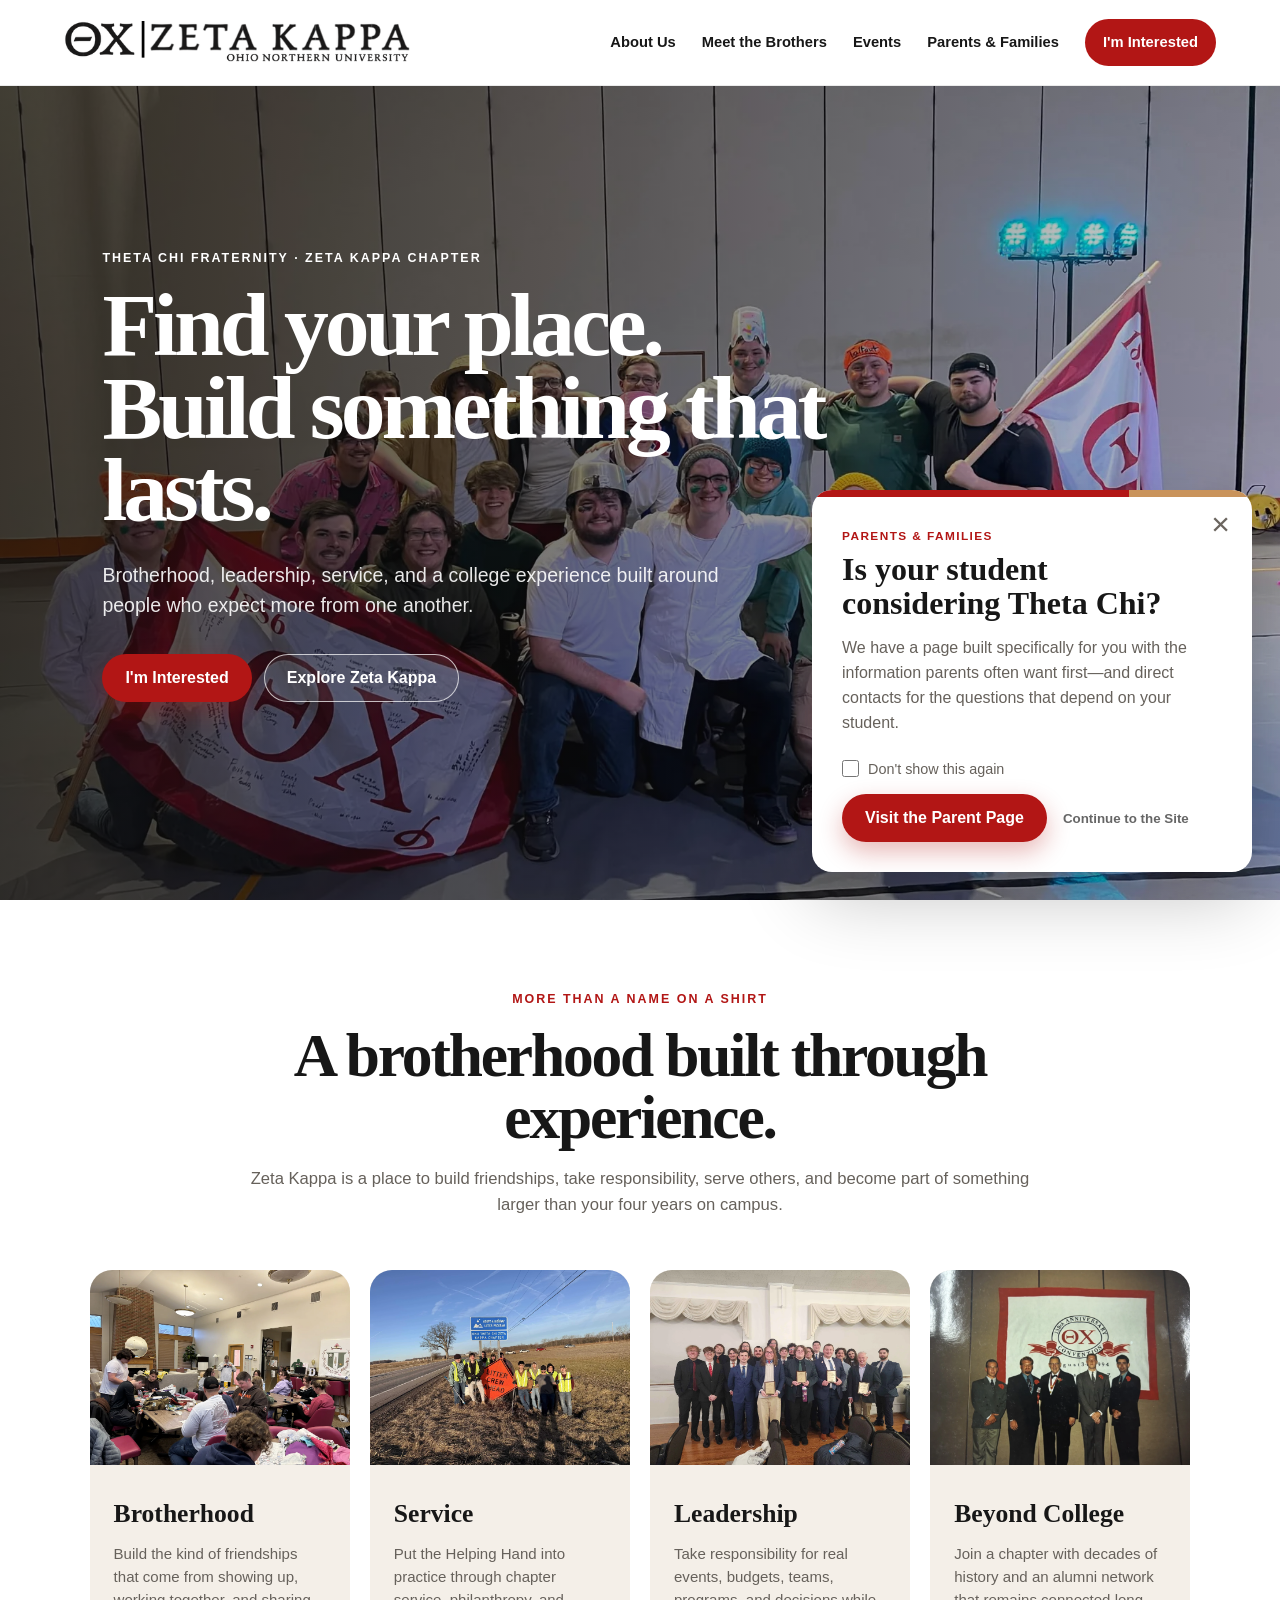
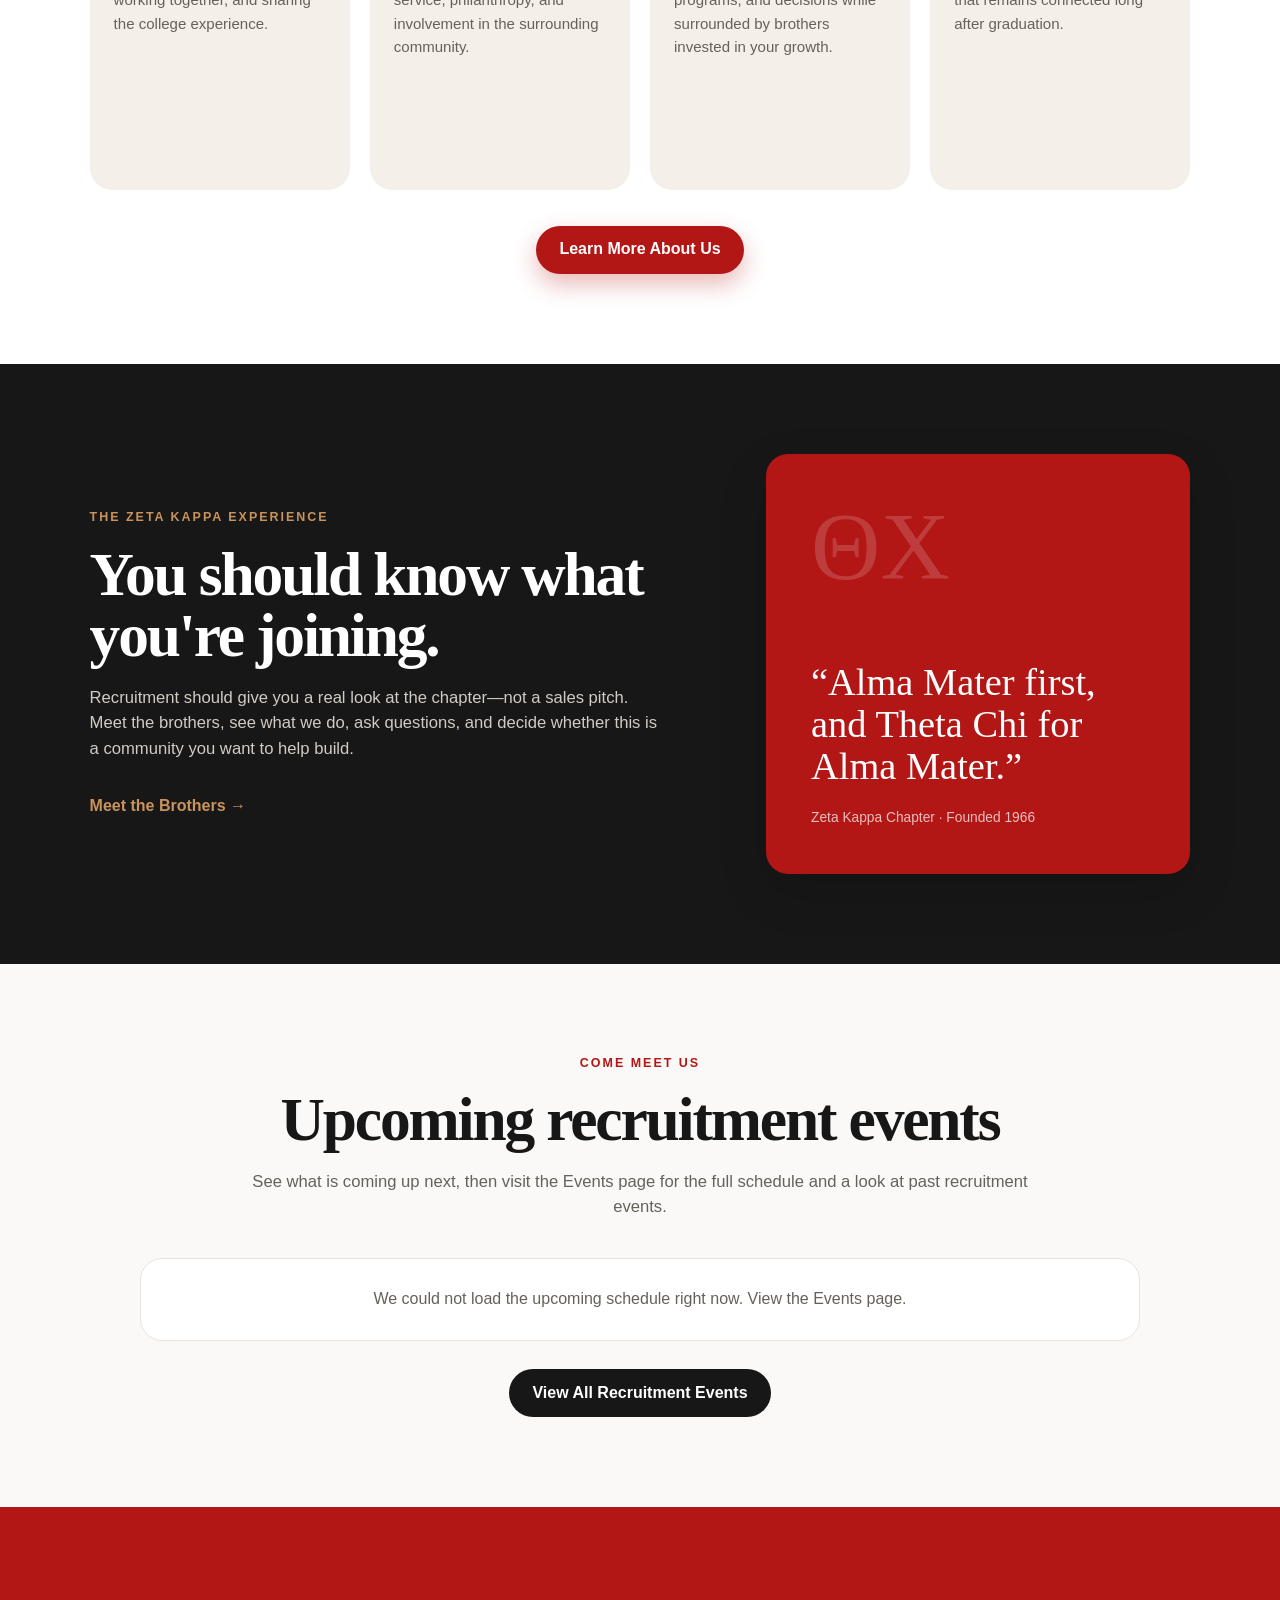
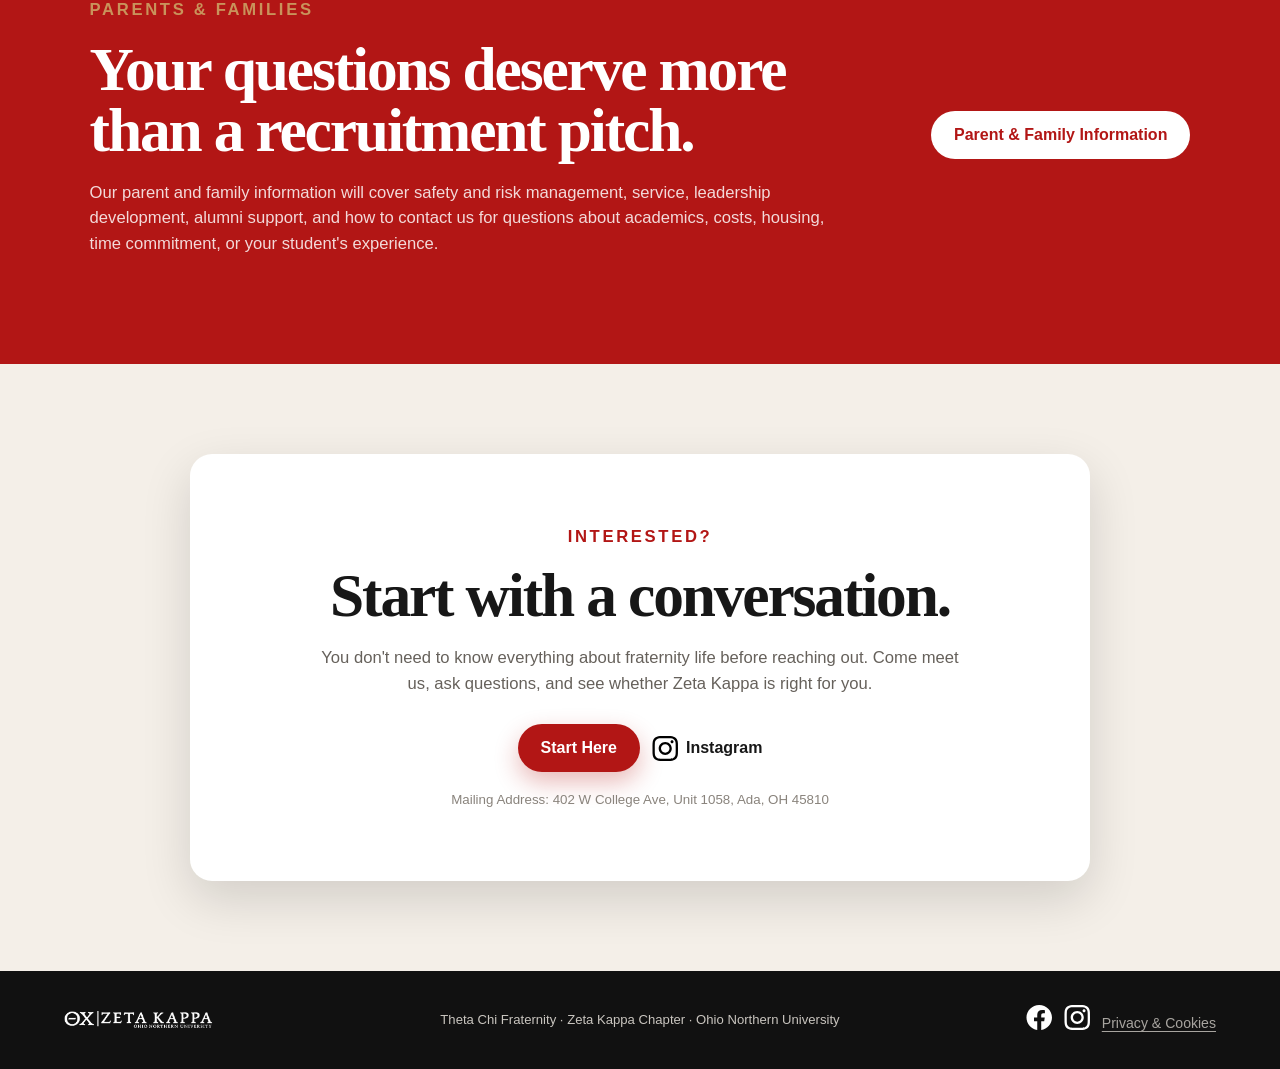
==== commit 74cb9ab9: "Renamed mainlogo.png - Renamed so switching between pages doesn't cause cached images to be rendered" ====
--- a/index.html
+++ b/index.html
@@ -12,7 +12,7 @@
 
   <header class="site-header">
     <a class="brand" href="/" aria-label="Theta Chi Zeta Kappa Home">
-      <img src="/assets/img/mainlogo1.png" alt="Theta Chi Zeta Kappa" />
+      <img src="/assets/img/mainlogo_join.png" alt="Theta Chi Zeta Kappa" />
     </a>
     <button class="menu-toggle" type="button" aria-label="Open navigation" aria-controls="site-nav" aria-expanded="false">
       <span></span>
